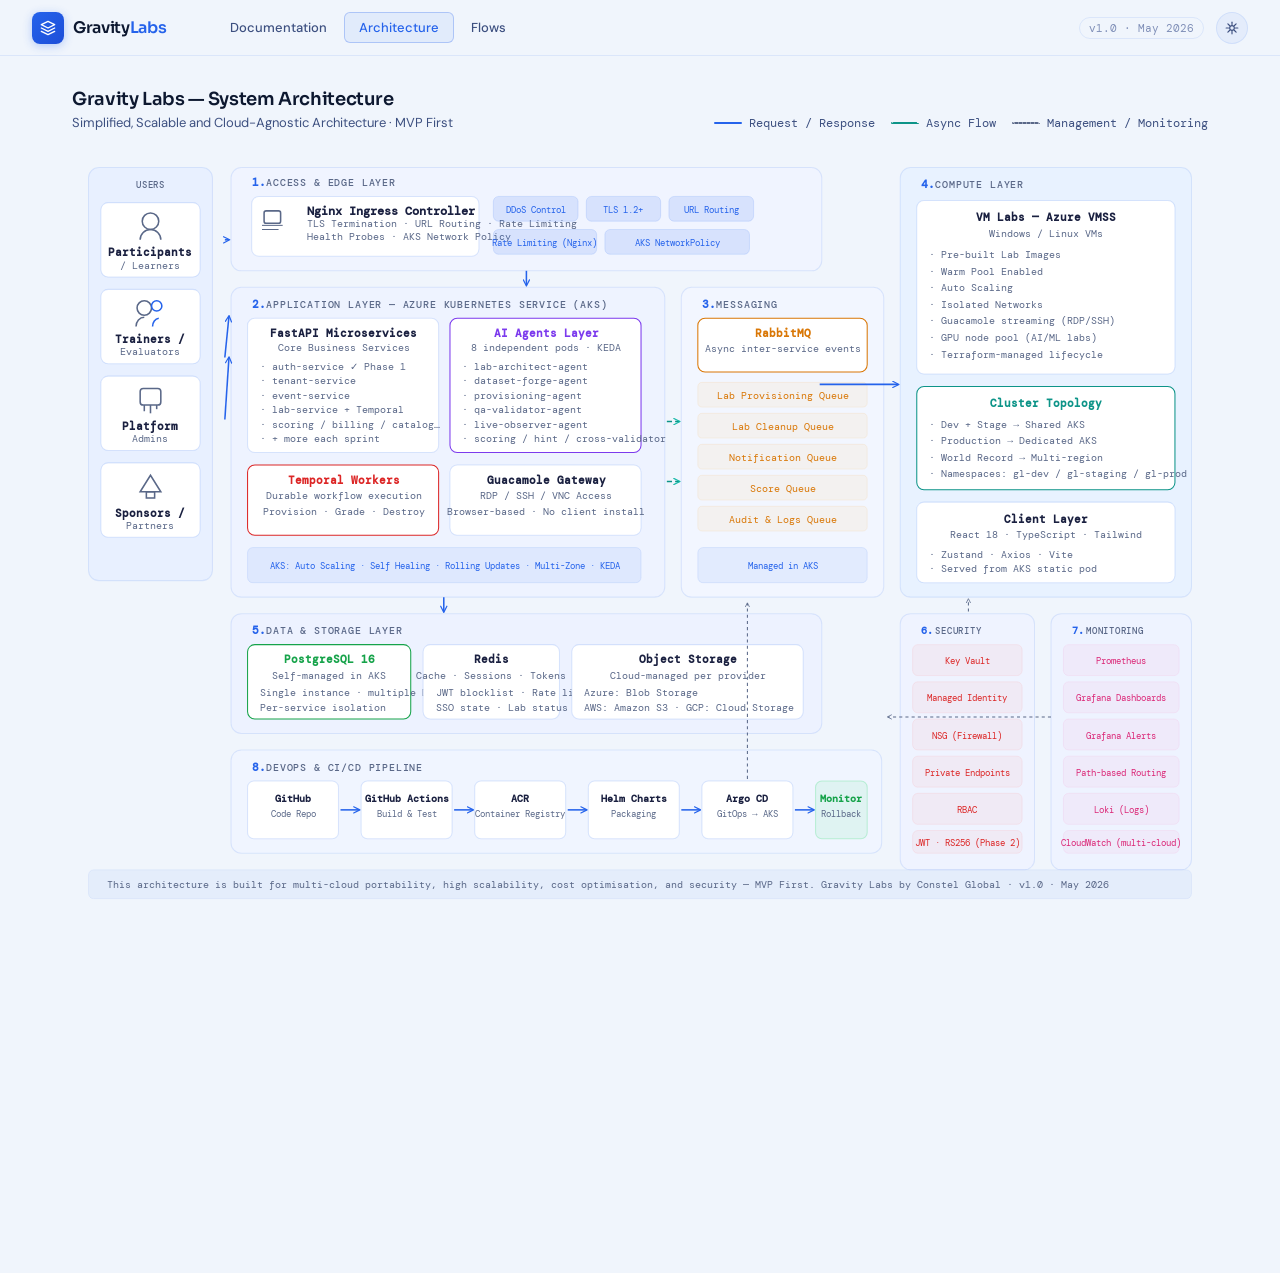
==== diagram.html @ c90142f9 "added more pages" ====
<!DOCTYPE html>
<html lang="en" data-theme="dark">
<head>
<meta charset="UTF-8">
<meta name="viewport" content="width=device-width, initial-scale=1.0">
<title>Gravity Labs — Architecture Diagram</title>
<link rel="preconnect" href="https://fonts.googleapis.com">
<link href="https://fonts.googleapis.com/css2?family=Sora:wght@400;500;600;700&family=DM+Sans:wght@400;500&family=DM+Mono:wght@400;500&display=swap" rel="stylesheet">
<style>
*,*::before,*::after{box-sizing:border-box;margin:0;padding:0}
:root{--transition:0.3s cubic-bezier(0.4,0,0.2,1)}
[data-theme="dark"]{
  --bg:#0a0e1a;--nav-bg:rgba(10,14,26,0.92);--border:rgba(255,255,255,0.07);--border-active:rgba(255,255,255,0.16);
  --text:#e8edf8;--text2:#7a85a8;--text3:#3e4660;--accent:#2563eb;--accent-soft:rgba(37,99,235,0.12);
  --tag-bg:rgba(255,255,255,0.05);
  /* diagram colors */
  --d-bg:#0d1120;--d-border:rgba(255,255,255,0.08);--d-text:#c8d0e8;--d-text2:#6b7599;
  --d-layer-users:#1a2640;--d-layer-edge:#121a2e;--d-layer-app:#0f1828;--d-layer-compute:#141c2e;
  --d-layer-msg:#111826;--d-layer-data:#101622;--d-layer-sec:#13182a;--d-layer-mon:#121820;
  --d-layer-cicd:#0e1520;--d-box:#1e2a42;--d-box-border:rgba(255,255,255,0.1);
  --d-accent:#2563eb;--d-teal:#14b8a6;--d-purple:#a78bfa;--d-amber:#f59e0b;--d-green:#4ade80;--d-coral:#f87171;--d-pink:#f472b6;
}
[data-theme="light"]{
  --bg:#f0f5fc;--nav-bg:rgba(240,245,252,0.92);--border:rgba(37,99,235,0.1);--border-active:rgba(37,99,235,0.28);
  --text:#0d1830;--text2:#3d5080;--text3:#8090b8;--accent:#2563eb;--accent-soft:rgba(37,99,235,0.07);
  --tag-bg:rgba(37,99,235,0.06);
  --d-bg:#f8faff;--d-border:rgba(37,99,235,0.12);--d-text:#1a2040;--d-text2:#5a6888;
  --d-layer-users:#e8f0ff;--d-layer-edge:#f0f4ff;--d-layer-app:#eef3ff;--d-layer-compute:#e8f2ff;
  --d-layer-msg:#f2f6ff;--d-layer-data:#edf2ff;--d-layer-sec:#eff3ff;--d-layer-mon:#eef3ff;
  --d-layer-cicd:#f0f5ff;--d-box:#ffffff;--d-box-border:rgba(37,99,235,0.15);
  --d-accent:#2563eb;--d-teal:#0d9488;--d-purple:#7c3aed;--d-amber:#d97706;--d-green:#16a34a;--d-coral:#dc2626;--d-pink:#db2777;
}
body{font-family:'DM Sans',sans-serif;background:var(--bg);color:var(--text);transition:background var(--transition),color var(--transition);min-height:100vh;overflow-x:hidden}
.topnav{position:fixed;top:0;left:0;right:0;z-index:200;height:56px;display:flex;align-items:center;padding:0 32px;gap:24px;background:var(--nav-bg);backdrop-filter:blur(12px);border-bottom:1px solid var(--border);transition:background var(--transition),border-color var(--transition)}
.logo{display:flex;align-items:center;gap:9px;text-decoration:none;flex-shrink:0}
.logo-icon{width:32px;height:32px;background:linear-gradient(135deg,#2563eb,#1d4ed8);border-radius:8px;display:flex;align-items:center;justify-content:center;box-shadow:0 2px 10px rgba(37,99,235,0.3)}
.logo-icon svg{width:16px;height:16px}
.logo-wordmark{font-family:'Sora',sans-serif;font-size:16px;font-weight:600;color:var(--text);letter-spacing:-0.02em;transition:color var(--transition)}
.logo-wordmark span{color:var(--accent)}
.nav-tabs{display:flex;align-items:center;gap:2px;margin-left:24px}
.nav-tab{font-size:13px;font-weight:500;padding:6px 14px;border-radius:6px;text-decoration:none;color:var(--text2);transition:all var(--transition);border:1px solid transparent}
.nav-tab:hover{color:var(--text);background:var(--accent-soft)}
.nav-tab.active{color:var(--accent);background:var(--accent-soft);border-color:var(--border-active)}
.nav-right{margin-left:auto;display:flex;align-items:center;gap:12px}
.version-badge{font-family:'DM Mono',monospace;font-size:11px;padding:3px 9px;border-radius:100px;border:1px solid var(--border);color:var(--text3)}
.theme-btn{width:32px;height:32px;border-radius:50%;border:1px solid var(--border);background:var(--tag-bg);cursor:pointer;display:flex;align-items:center;justify-content:center;color:var(--text2);transition:all var(--transition)}
.theme-btn:hover{border-color:var(--accent);color:var(--accent);background:var(--accent-soft)}
.theme-btn svg{width:14px;height:14px}
.i-sun{display:none}.i-moon{display:block}
[data-theme="light"] .i-sun{display:block}[data-theme="light"] .i-moon{display:none}

.diagram-wrap{padding-top:56px;display:flex;flex-direction:column;align-items:center}
.diagram-header{width:100%;max-width:1200px;padding:32px 32px 20px;display:flex;align-items:flex-end;justify-content:space-between;flex-wrap:wrap;gap:12px}
.diagram-title{font-family:'Sora',sans-serif;font-size:18px;font-weight:600;color:var(--text);letter-spacing:-0.02em}
.diagram-sub{font-size:13px;color:var(--text2);margin-top:4px}
.legend{display:flex;align-items:center;gap:16px;flex-wrap:wrap}
.leg-item{display:flex;align-items:center;gap:7px;font-size:12px;font-family:'DM Mono',monospace;color:var(--text2)}
.leg-line{width:28px;height:2px;border-radius:1px}
.leg-solid{background:var(--d-accent)}
.leg-dashed{background:transparent;border-top:2px dashed var(--d-teal)}
.leg-dotted{background:transparent;border-top:2px dotted var(--d-text2)}

.svg-container{width:100%;max-width:1200px;padding:0 32px 64px;overflow:auto}
.svg-container svg{width:100%;height:auto;min-width:900px}

/* SVG text inherits font */
svg text{font-family:'DM Mono',monospace}
</style>
</head>
<body>
<nav class="topnav">
  <a class="logo" href="index.html">
    <div class="logo-icon"><svg viewBox="0 0 24 24" fill="none" stroke="#fff" stroke-width="2" stroke-linecap="round" stroke-linejoin="round"><path d="M12 2L2 7l10 5 10-5-10-5z"/><path d="M2 17l10 5 10-5"/><path d="M2 12l10 5 10-5"/></svg></div>
    <span class="logo-wordmark">Gravity<span>Labs</span></span>
  </a>
  <div class="nav-tabs">
    <a class="nav-tab" href="index.html">Documentation</a>
    <a class="nav-tab active" href="diagram.html">Architecture</a>
    <a class="nav-tab" href="flows.html">Flows</a>
  </div>
  <div class="nav-right">
    <span class="version-badge">v1.0 · May 2026</span>
    <button class="theme-btn" onclick="toggleTheme()" aria-label="Toggle theme">
      <svg class="i-sun" viewBox="0 0 24 24" fill="none" stroke="currentColor" stroke-width="2" stroke-linecap="round" stroke-linejoin="round"><circle cx="12" cy="12" r="4"/><line x1="12" y1="2" x2="12" y2="6"/><line x1="12" y1="18" x2="12" y2="22"/><line x1="4.93" y1="4.93" x2="7.76" y2="7.76"/><line x1="16.24" y1="16.24" x2="19.07" y2="19.07"/><line x1="2" y1="12" x2="6" y2="12"/><line x1="18" y1="12" x2="22" y2="12"/><line x1="4.93" y1="19.07" x2="7.76" y2="16.24"/><line x1="16.24" y1="7.76" x2="19.07" y2="4.93"/></svg>
      <svg class="i-moon" viewBox="0 0 24 24" fill="none" stroke="currentColor" stroke-width="2" stroke-linecap="round" stroke-linejoin="round"><path d="M21 12.79A9 9 0 1 1 11.21 3 7 7 0 0 0 21 12.79z"/></svg>
    </button>
  </div>
</nav>

<div class="diagram-wrap">
  <div class="diagram-header">
    <div>
      <div class="diagram-title">Gravity Labs — System Architecture</div>
      <div class="diagram-sub">Simplified, Scalable and Cloud-Agnostic Architecture · MVP First</div>
    </div>
    <div class="legend">
      <div class="leg-item"><div class="leg-line leg-solid"></div>Request / Response</div>
      <div class="leg-item"><div class="leg-line leg-dashed"></div>Async Flow</div>
      <div class="leg-item"><div class="leg-line leg-dotted"></div>Management / Monitoring</div>
    </div>
  </div>

  <div class="svg-container">
    <svg id="arch-svg" viewBox="0 0 1100 1020" xmlns="http://www.w3.org/2000/svg" role="img" aria-label="Gravity Labs Architecture Diagram">
      <defs>
        <marker id="arr" viewBox="0 0 10 10" refX="8" refY="5" markerWidth="5" markerHeight="5" orient="auto">
          <path d="M1 1L9 5L1 9" fill="none" stroke-width="1.5" stroke-linecap="round" stroke-linejoin="round" class="arr-stroke"/>
        </marker>
        <marker id="arr-teal" viewBox="0 0 10 10" refX="8" refY="5" markerWidth="5" markerHeight="5" orient="auto">
          <path d="M1 1L9 5L1 9" fill="none" stroke="#14b8a6" stroke-width="1.5" stroke-linecap="round" stroke-linejoin="round"/>
        </marker>
        <marker id="arr-gray" viewBox="0 0 10 10" refX="8" refY="5" markerWidth="5" markerHeight="5" orient="auto">
          <path d="M1 1L9 5L1 9" fill="none" stroke-width="1.5" stroke-linecap="round" stroke-linejoin="round" class="arr-gray-stroke"/>
        </marker>
      </defs>

      <!-- ═══════════════════════════════════════════════════════════ -->
      <!-- USERS (left column) -->
      <!-- ═══════════════════════════════════════════════════════════ -->
      <rect x="16" y="16" width="120" height="400" rx="10" class="layer-users" stroke-width="1"/>
      <text x="76" y="36" text-anchor="middle" class="layer-label-sm">USERS</text>

      <!-- Participant -->
      <rect x="28" y="50" width="96" height="72" rx="7" class="box"/>
      <g transform="translate(76,72)">
        <circle cx="0" cy="-4" r="8" class="icon-stroke" stroke-width="1.5" fill="none"/>
        <path d="M-10 14c0-5.5 4.5-10 10-10s10 4.5 10 10" class="icon-stroke" stroke-width="1.5" fill="none"/>
      </g>
      <text x="76" y="102" text-anchor="middle" class="box-label">Participants</text>
      <text x="76" y="114" text-anchor="middle" class="box-sub">/ Learners</text>

      <!-- Trainers -->
      <rect x="28" y="134" width="96" height="72" rx="7" class="box"/>
      <g transform="translate(76,156)">
        <circle cx="-6" cy="-4" r="7" class="icon-stroke" stroke-width="1.5" fill="none"/>
        <path d="M-14 14c0-5 3.5-9 8-9" class="icon-stroke" stroke-width="1.5" fill="none"/>
        <circle cx="6" cy="-6" r="5" class="icon-stroke-accent" stroke-width="1.5" fill="none"/>
        <path d="M2 14c0-4 2.5-7.5 6-8" class="icon-stroke-accent" stroke-width="1.5" fill="none"/>
      </g>
      <text x="76" y="186" text-anchor="middle" class="box-label">Trainers /</text>
      <text x="76" y="198" text-anchor="middle" class="box-sub">Evaluators</text>

      <!-- Admins -->
      <rect x="28" y="218" width="96" height="72" rx="7" class="box"/>
      <g transform="translate(76,240)">
        <rect x="-10" y="-10" width="20" height="16" rx="3" class="icon-stroke" stroke-width="1.5" fill="none"/>
        <line x1="-6" y1="6" x2="-6" y2="12" class="icon-stroke" stroke-width="1.5"/>
        <line x1="0" y1="6" x2="0" y2="14" class="icon-stroke" stroke-width="1.5"/>
        <line x1="6" y1="6" x2="6" y2="10" class="icon-stroke" stroke-width="1.5"/>
      </g>
      <text x="76" y="270" text-anchor="middle" class="box-label">Platform</text>
      <text x="76" y="282" text-anchor="middle" class="box-sub">Admins</text>

      <!-- Sponsors -->
      <rect x="28" y="302" width="96" height="72" rx="7" class="box"/>
      <g transform="translate(76,326)">
        <path d="M0 -12 L-10 4 L10 4 Z" class="icon-stroke" stroke-width="1.5" fill="none"/>
        <rect x="-4" y="4" width="8" height="6" class="icon-stroke" stroke-width="1.5" fill="none"/>
      </g>
      <text x="76" y="354" text-anchor="middle" class="box-label">Sponsors /</text>
      <text x="76" y="366" text-anchor="middle" class="box-sub">Partners</text>

      <!-- ═══════════════════════════════════════════════════════════ -->
      <!-- 1. ACCESS & EDGE LAYER -->
      <!-- ═══════════════════════════════════════════════════════════ -->
      <rect x="154" y="16" width="572" height="100" rx="10" class="layer-edge" stroke-width="1"/>
      <text x="174" y="34" class="layer-num">1.</text>
      <text x="188" y="34" class="layer-label">ACCESS &amp; EDGE LAYER</text>

      <!-- Nginx box -->
      <rect x="174" y="44" width="220" height="58" rx="7" class="box"/>
      <g transform="translate(194,68)">
        <rect x="-8" y="-10" width="16" height="12" rx="2" class="icon-stroke" stroke-width="1.5" fill="none"/>
        <line x1="-10" y1="4" x2="10" y2="4" class="icon-stroke" stroke-width="1"/>
        <line x1="-10" y1="8" x2="6" y2="8" class="icon-stroke" stroke-width="1"/>
      </g>
      <text x="228" y="62" class="box-label-l">Nginx Ingress Controller</text>
      <text x="228" y="74" class="box-sub-l">TLS Termination · URL Routing · Rate Limiting</text>
      <text x="228" y="86" class="box-sub-l">Health Probes · AKS Network Policy</text>

      <!-- Feature pills -->
      <rect x="408" y="44" width="82" height="24" rx="5" class="pill-blue"/>
      <text x="449" y="60" text-anchor="middle" class="pill-txt">DDoS Control</text>
      <rect x="498" y="44" width="72" height="24" rx="5" class="pill-blue"/>
      <text x="534" y="60" text-anchor="middle" class="pill-txt">TLS 1.2+</text>
      <rect x="578" y="44" width="82" height="24" rx="5" class="pill-blue"/>
      <text x="619" y="60" text-anchor="middle" class="pill-txt">URL Routing</text>
      <rect x="408" y="76" width="100" height="24" rx="5" class="pill-blue"/>
      <text x="458" y="92" text-anchor="middle" class="pill-txt">Rate Limiting (Nginx)</text>
      <rect x="516" y="76" width="140" height="24" rx="5" class="pill-blue"/>
      <text x="586" y="92" text-anchor="middle" class="pill-txt">AKS NetworkPolicy</text>

      <!-- ═══════════════════════════════════════════════════════════ -->
      <!-- 2. APPLICATION LAYER (AKS) -->
      <!-- ═══════════════════════════════════════════════════════════ -->
      <rect x="154" y="132" width="420" height="300" rx="10" class="layer-app" stroke-width="1"/>
      <text x="174" y="152" class="layer-num">2.</text>
      <text x="188" y="152" class="layer-label">APPLICATION LAYER — AZURE KUBERNETES SERVICE (AKS)</text>

      <!-- FastAPI Microservices -->
      <rect x="170" y="162" width="185" height="130" rx="7" class="box"/>
      <text x="263" y="180" text-anchor="middle" class="box-title">FastAPI Microservices</text>
      <text x="263" y="194" text-anchor="middle" class="box-sub">Core Business Services</text>
      <text x="182" y="212" class="box-item">· auth-service ✓ Phase 1</text>
      <text x="182" y="226" class="box-item">· tenant-service</text>
      <text x="182" y="240" class="box-item">· event-service</text>
      <text x="182" y="254" class="box-item">· lab-service + Temporal</text>
      <text x="182" y="268" class="box-item">· scoring / billing / catalog…</text>
      <text x="182" y="282" class="box-item">· + more each sprint</text>

      <!-- AI Agents -->
      <rect x="366" y="162" width="185" height="130" rx="7" class="box-purple"/>
      <text x="459" y="180" text-anchor="middle" class="box-title-purple">AI Agents Layer</text>
      <text x="459" y="194" text-anchor="middle" class="box-sub">8 independent pods · KEDA</text>
      <text x="378" y="212" class="box-item">· lab-architect-agent</text>
      <text x="378" y="226" class="box-item">· dataset-forge-agent</text>
      <text x="378" y="240" class="box-item">· provisioning-agent</text>
      <text x="378" y="254" class="box-item">· qa-validator-agent</text>
      <text x="378" y="268" class="box-item">· live-observer-agent</text>
      <text x="378" y="282" class="box-item">· scoring / hint / cross-validator</text>

      <!-- Temporal -->
      <rect x="170" y="304" width="185" height="68" rx="7" class="box-coral"/>
      <text x="263" y="322" text-anchor="middle" class="box-title-coral">Temporal Workers</text>
      <text x="263" y="337" text-anchor="middle" class="box-sub">Durable workflow execution</text>
      <text x="263" y="352" text-anchor="middle" class="box-sub">Provision · Grade · Destroy</text>

      <!-- Guacamole -->
      <rect x="366" y="304" width="185" height="68" rx="7" class="box"/>
      <text x="459" y="322" text-anchor="middle" class="box-title">Guacamole Gateway</text>
      <text x="459" y="337" text-anchor="middle" class="box-sub">RDP / SSH / VNC Access</text>
      <text x="459" y="352" text-anchor="middle" class="box-sub">Browser-based · No client install</text>

      <!-- AKS footer bar -->
      <rect x="170" y="384" width="381" height="34" rx="5" class="aks-bar"/>
      <text x="361" y="405" text-anchor="middle" class="aks-txt">AKS: Auto Scaling · Self Healing · Rolling Updates · Multi-Zone · KEDA</text>

      <!-- ═══════════════════════════════════════════════════════════ -->
      <!-- 3. MESSAGING LAYER -->
      <!-- ═══════════════════════════════════════════════════════════ -->
      <rect x="590" y="132" width="196" height="300" rx="10" class="layer-msg" stroke-width="1"/>
      <text x="610" y="152" class="layer-num">3.</text>
      <text x="624" y="152" class="layer-label">MESSAGING</text>

      <!-- RabbitMQ -->
      <rect x="606" y="162" width="164" height="52" rx="7" class="box-amber"/>
      <text x="688" y="180" text-anchor="middle" class="box-title-amber">RabbitMQ</text>
      <text x="688" y="195" text-anchor="middle" class="box-sub">Async inter-service events</text>

      <!-- Queues -->
      <rect x="606" y="224" width="164" height="24" rx="4" class="queue-item"/>
      <text x="688" y="240" text-anchor="middle" class="queue-txt">Lab Provisioning Queue</text>
      <rect x="606" y="254" width="164" height="24" rx="4" class="queue-item"/>
      <text x="688" y="270" text-anchor="middle" class="queue-txt">Lab Cleanup Queue</text>
      <rect x="606" y="284" width="164" height="24" rx="4" class="queue-item"/>
      <text x="688" y="300" text-anchor="middle" class="queue-txt">Notification Queue</text>
      <rect x="606" y="314" width="164" height="24" rx="4" class="queue-item"/>
      <text x="688" y="330" text-anchor="middle" class="queue-txt">Score Queue</text>
      <rect x="606" y="344" width="164" height="24" rx="4" class="queue-item"/>
      <text x="688" y="360" text-anchor="middle" class="queue-txt">Audit &amp; Logs Queue</text>
      <rect x="606" y="384" width="164" height="34" rx="5" class="aks-bar"/>
      <text x="688" y="405" text-anchor="middle" class="aks-txt">Managed in AKS</text>

      <!-- ═══════════════════════════════════════════════════════════ -->
      <!-- 4. COMPUTE LAYER -->
      <!-- ═══════════════════════════════════════════════════════════ -->
      <rect x="802" y="16" width="282" height="416" rx="10" class="layer-compute" stroke-width="1"/>
      <text x="822" y="36" class="layer-num">4.</text>
      <text x="836" y="36" class="layer-label">COMPUTE LAYER</text>

      <!-- VM Labs -->
      <rect x="818" y="48" width="250" height="168" rx="7" class="box"/>
      <text x="943" y="68" text-anchor="middle" class="box-title">VM Labs — Azure VMSS</text>
      <text x="943" y="83" text-anchor="middle" class="box-sub">Windows / Linux VMs</text>
      <text x="830" y="104" class="box-item">· Pre-built Lab Images</text>
      <text x="830" y="120" class="box-item">· Warm Pool Enabled</text>
      <text x="830" y="136" class="box-item">· Auto Scaling</text>
      <text x="830" y="152" class="box-item">· Isolated Networks</text>
      <text x="830" y="168" class="box-item">· Guacamole streaming (RDP/SSH)</text>
      <text x="830" y="184" class="box-item">· GPU node pool (AI/ML labs)</text>
      <text x="830" y="200" class="box-item">· Terraform-managed lifecycle</text>

      <!-- Cluster topology box -->
      <rect x="818" y="228" width="250" height="100" rx="7" class="box-teal"/>
      <text x="943" y="248" text-anchor="middle" class="box-title-teal">Cluster Topology</text>
      <text x="830" y="268" class="box-item">· Dev + Stage → Shared AKS</text>
      <text x="830" y="284" class="box-item">· Production → Dedicated AKS</text>
      <text x="830" y="300" class="box-item">· World Record → Multi-region</text>
      <text x="830" y="316" class="box-item">· Namespaces: gl-dev / gl-staging / gl-prod</text>

      <!-- Client -->
      <rect x="818" y="340" width="250" height="78" rx="7" class="box"/>
      <text x="943" y="360" text-anchor="middle" class="box-title">Client Layer</text>
      <text x="943" y="375" text-anchor="middle" class="box-sub">React 18 · TypeScript · Tailwind</text>
      <text x="830" y="394" class="box-item">· Zustand · Axios · Vite</text>
      <text x="830" y="408" class="box-item">· Served from AKS static pod</text>

      <!-- ═══════════════════════════════════════════════════════════ -->
      <!-- 5. DATA & STORAGE LAYER -->
      <!-- ═══════════════════════════════════════════════════════════ -->
      <rect x="154" y="448" width="572" height="116" rx="10" class="layer-data" stroke-width="1"/>
      <text x="174" y="468" class="layer-num">5.</text>
      <text x="188" y="468" class="layer-label">DATA &amp; STORAGE LAYER</text>

      <!-- PostgreSQL -->
      <rect x="170" y="478" width="158" height="72" rx="7" class="box-green"/>
      <text x="249" y="496" text-anchor="middle" class="box-title-green">PostgreSQL 16</text>
      <text x="249" y="511" text-anchor="middle" class="box-sub">Self-managed in AKS</text>
      <text x="182" y="528" class="box-item">Single instance · multiple DBs</text>
      <text x="182" y="542" class="box-item">Per-service isolation</text>

      <!-- Redis -->
      <rect x="340" y="478" width="132" height="72" rx="7" class="box"/>
      <text x="406" y="496" text-anchor="middle" class="box-title">Redis</text>
      <text x="406" y="511" text-anchor="middle" class="box-sub">Cache · Sessions · Tokens</text>
      <text x="352" y="528" class="box-item">JWT blocklist · Rate limits</text>
      <text x="352" y="542" class="box-item">SSO state · Lab status</text>

      <!-- Object Storage -->
      <rect x="484" y="478" width="224" height="72" rx="7" class="box"/>
      <text x="596" y="496" text-anchor="middle" class="box-title">Object Storage</text>
      <text x="596" y="511" text-anchor="middle" class="box-sub">Cloud-managed per provider</text>
      <text x="496" y="528" class="box-item">Azure: Blob Storage</text>
      <text x="496" y="542" class="box-item">AWS: Amazon S3 · GCP: Cloud Storage</text>

      <!-- ═══════════════════════════════════════════════════════════ -->
      <!-- 6. SECURITY -->
      <!-- ═══════════════════════════════════════════════════════════ -->
      <rect x="802" y="448" width="130" height="248" rx="10" class="layer-sec" stroke-width="1"/>
      <text x="822" y="468" class="layer-num-sm">6.</text>
      <text x="836" y="468" class="layer-label-sm">SECURITY</text>

      <rect x="814" y="478" width="106" height="30" rx="5" class="sec-item"/>
      <text x="867" y="497" text-anchor="middle" class="sec-txt">Key Vault</text>
      <rect x="814" y="514" width="106" height="30" rx="5" class="sec-item"/>
      <text x="867" y="533" text-anchor="middle" class="sec-txt">Managed Identity</text>
      <rect x="814" y="550" width="106" height="30" rx="5" class="sec-item"/>
      <text x="867" y="569" text-anchor="middle" class="sec-txt">NSG (Firewall)</text>
      <rect x="814" y="586" width="106" height="30" rx="5" class="sec-item"/>
      <text x="867" y="605" text-anchor="middle" class="sec-txt">Private Endpoints</text>
      <rect x="814" y="622" width="106" height="30" rx="5" class="sec-item"/>
      <text x="867" y="641" text-anchor="middle" class="sec-txt">RBAC</text>
      <rect x="814" y="658" width="106" height="22" rx="5" class="sec-item"/>
      <text x="867" y="673" text-anchor="middle" class="sec-txt">JWT · RS256 (Phase 2)</text>

      <!-- ═══════════════════════════════════════════════════════════ -->
      <!-- 7. MONITORING -->
      <!-- ═══════════════════════════════════════════════════════════ -->
      <rect x="948" y="448" width="136" height="248" rx="10" class="layer-mon" stroke-width="1"/>
      <text x="968" y="468" class="layer-num-sm">7.</text>
      <text x="982" y="468" class="layer-label-sm">MONITORING</text>

      <rect x="960" y="478" width="112" height="30" rx="5" class="mon-item"/>
      <text x="1016" y="497" text-anchor="middle" class="mon-txt">Prometheus</text>
      <rect x="960" y="514" width="112" height="30" rx="5" class="mon-item"/>
      <text x="1016" y="533" text-anchor="middle" class="mon-txt">Grafana Dashboards</text>
      <rect x="960" y="550" width="112" height="30" rx="5" class="mon-item"/>
      <text x="1016" y="569" text-anchor="middle" class="mon-txt">Grafana Alerts</text>
      <rect x="960" y="586" width="112" height="30" rx="5" class="mon-item"/>
      <text x="1016" y="605" text-anchor="middle" class="mon-txt">Path-based Routing</text>
      <rect x="960" y="622" width="112" height="30" rx="5" class="mon-item"/>
      <text x="1016" y="641" text-anchor="middle" class="mon-txt">Loki (Logs)</text>
      <rect x="960" y="658" width="112" height="22" rx="5" class="mon-item"/>
      <text x="1016" y="673" text-anchor="middle" class="mon-txt">CloudWatch (multi-cloud)</text>

      <!-- ═══════════════════════════════════════════════════════════ -->
      <!-- 8. CI/CD PIPELINE -->
      <!-- ═══════════════════════════════════════════════════════════ -->
      <rect x="154" y="580" width="630" height="100" rx="10" class="layer-cicd" stroke-width="1"/>
      <text x="174" y="600" class="layer-num">8.</text>
      <text x="188" y="600" class="layer-label">DEVOPS &amp; CI/CD PIPELINE</text>

      <!-- Steps -->
      <rect x="170" y="610" width="88" height="56" rx="6" class="cicd-box"/>
      <text x="214" y="630" text-anchor="middle" class="cicd-label">GitHub</text>
      <text x="214" y="645" text-anchor="middle" class="cicd-sub">Code Repo</text>

      <path d="M260 638 L278 638" class="cicd-arrow" marker-end="url(#arr)"/>

      <rect x="280" y="610" width="88" height="56" rx="6" class="cicd-box"/>
      <text x="324" y="630" text-anchor="middle" class="cicd-label">GitHub Actions</text>
      <text x="324" y="645" text-anchor="middle" class="cicd-sub">Build &amp; Test</text>

      <path d="M370 638 L388 638" class="cicd-arrow" marker-end="url(#arr)"/>

      <rect x="390" y="610" width="88" height="56" rx="6" class="cicd-box"/>
      <text x="434" y="630" text-anchor="middle" class="cicd-label">ACR</text>
      <text x="434" y="645" text-anchor="middle" class="cicd-sub">Container Registry</text>

      <path d="M480 638 L498 638" class="cicd-arrow" marker-end="url(#arr)"/>

      <rect x="500" y="610" width="88" height="56" rx="6" class="cicd-box"/>
      <text x="544" y="630" text-anchor="middle" class="cicd-label">Helm Charts</text>
      <text x="544" y="645" text-anchor="middle" class="cicd-sub">Packaging</text>

      <path d="M590 638 L608 638" class="cicd-arrow" marker-end="url(#arr)"/>

      <rect x="610" y="610" width="88" height="56" rx="6" class="cicd-box"/>
      <text x="654" y="630" text-anchor="middle" class="cicd-label">Argo CD</text>
      <text x="654" y="645" text-anchor="middle" class="cicd-sub">GitOps → AKS</text>

      <path d="M700 638 L718 638" class="cicd-arrow" marker-end="url(#arr)"/>

      <rect x="720" y="610" width="50" height="56" rx="6" class="cicd-box-green"/>
      <text x="745" y="630" text-anchor="middle" class="cicd-label-g">Monitor</text>
      <text x="745" y="645" text-anchor="middle" class="cicd-sub">Rollback</text>

      <!-- ═══════════════════════════════════════════════════════════ -->
      <!-- ARROWS -->
      <!-- ═══════════════════════════════════════════════════════════ -->
      <!-- Users → Edge -->
      <path d="M148 86 L152 86" class="arrow-solid" marker-end="url(#arr)"/>
      <path d="M148 200 L152 160" class="arrow-solid" marker-end="url(#arr)"/>
      <path d="M148 260 L152 200" class="arrow-solid" marker-end="url(#arr)"/>

      <!-- Edge → App -->
      <path d="M440 116 L440 130" class="arrow-solid" marker-end="url(#arr)"/>

      <!-- App ↔ Messaging -->
      <path d="M576 262 L588 262" class="arrow-async" stroke-dasharray="5,3" marker-end="url(#arr-teal)"/>
      <path d="M576 320 L588 320" class="arrow-async" stroke-dasharray="5,3" marker-end="url(#arr-teal)"/>

      <!-- App ↔ Compute -->
      <path d="M724 226 L800 226" class="arrow-solid" marker-end="url(#arr)"/>

      <!-- App → Data -->
      <path d="M360 432 L360 446" class="arrow-solid" marker-end="url(#arr)"/>

      <!-- Monitoring dotted -->
      <path d="M948 548 L790 548" class="arrow-mgmt" stroke-dasharray="3,3" marker-end="url(#arr-gray)"/>

      <!-- Security dotted to app -->
      <path d="M868 446 L868 434" class="arrow-mgmt" stroke-dasharray="3,3" marker-end="url(#arr-gray)"/>

      <!-- CI/CD → AKS -->
      <path d="M654 608 L654 438" class="arrow-mgmt" stroke-dasharray="3,3" marker-end="url(#arr-gray)"/>

      <!-- ═══════════════════════════════════════════════════════════ -->
      <!-- FOOTNOTE -->
      <!-- ═══════════════════════════════════════════════════════════ -->
      <rect x="16" y="696" width="1068" height="28" rx="5" class="footnote-bar"/>
      <text x="34" y="714" class="footnote-txt">This architecture is built for multi-cloud portability, high scalability, cost optimisation, and security — MVP First. Gravity Labs by Constel Global · v1.0 · May 2026</text>

      <!-- CSS classes for theming -->
      <style>
        .layer-users { fill: var(--d-layer-users); stroke: var(--d-border); }
        .layer-edge { fill: var(--d-layer-edge); stroke: var(--d-border); }
        .layer-app { fill: var(--d-layer-app); stroke: var(--d-border); }
        .layer-compute { fill: var(--d-layer-compute); stroke: var(--d-border); }
        .layer-msg { fill: var(--d-layer-msg); stroke: var(--d-border); }
        .layer-data { fill: var(--d-layer-data); stroke: var(--d-border); }
        .layer-sec { fill: var(--d-layer-sec); stroke: var(--d-border); }
        .layer-mon { fill: var(--d-layer-mon); stroke: var(--d-border); }
        .layer-cicd { fill: var(--d-layer-cicd); stroke: var(--d-border); }
        .box { fill: var(--d-box); stroke: var(--d-box-border); stroke-width: 1; }
        .box-purple { fill: var(--d-box); stroke: var(--d-purple); stroke-width: 1; }
        .box-coral { fill: var(--d-box); stroke: var(--d-coral); stroke-width: 1; }
        .box-amber { fill: var(--d-box); stroke: var(--d-amber); stroke-width: 1; }
        .box-green { fill: var(--d-box); stroke: var(--d-green); stroke-width: 1; }
        .box-teal { fill: var(--d-box); stroke: var(--d-teal); stroke-width: 1; }
        .layer-label { font-size: 10px; fill: var(--d-text2); font-weight: 500; letter-spacing: 0.08em; text-transform: uppercase; }
        .layer-label-sm { font-size: 9px; fill: var(--d-text2); font-weight: 500; letter-spacing: 0.08em; text-transform: uppercase; }
        .layer-num { font-size: 11px; fill: var(--d-accent); font-weight: 700; }
        .layer-num-sm { font-size: 10px; fill: var(--d-accent); font-weight: 700; }
        .box-label { font-size: 11px; fill: var(--d-text); font-weight: 600; }
        .box-label-l { font-size: 11.5px; fill: var(--d-text); font-weight: 600; }
        .box-sub { font-size: 9.5px; fill: var(--d-text2); }
        .box-sub-l { font-size: 9.5px; fill: var(--d-text2); }
        .box-title { font-size: 11px; fill: var(--d-text); font-weight: 600; }
        .box-title-purple { font-size: 11px; fill: var(--d-purple); font-weight: 600; }
        .box-title-coral { font-size: 11px; fill: var(--d-coral); font-weight: 600; }
        .box-title-amber { font-size: 11px; fill: var(--d-amber); font-weight: 600; }
        .box-title-green { font-size: 11px; fill: var(--d-green); font-weight: 600; }
        .box-title-teal { font-size: 11px; fill: var(--d-teal); font-weight: 600; }
        .box-item { font-size: 9.5px; fill: var(--d-text2); }
        .icon-stroke { stroke: var(--d-text2); }
        .icon-stroke-accent { stroke: var(--d-accent); }
        .pill-blue { fill: rgba(37,99,235,0.12); stroke: rgba(37,99,235,0.25); stroke-width: 0.5; }
        .pill-txt { font-size: 9px; fill: var(--d-accent); }
        .queue-item { fill: rgba(245,158,11,0.06); stroke: rgba(245,158,11,0.18); stroke-width: 0.5; }
        .queue-txt { font-size: 9.5px; fill: var(--d-amber); }
        .aks-bar { fill: rgba(37,99,235,0.08); stroke: rgba(37,99,235,0.2); stroke-width: 0.5; }
        .aks-txt { font-size: 9px; fill: var(--d-accent); }
        .sec-item { fill: rgba(248,113,113,0.07); stroke: rgba(248,113,113,0.2); stroke-width: 0.5; }
        .sec-txt { font-size: 9px; fill: var(--d-coral); }
        .mon-item { fill: rgba(244,114,182,0.07); stroke: rgba(244,114,182,0.2); stroke-width: 0.5; }
        .mon-txt { font-size: 9px; fill: var(--d-pink); }
        .cicd-box { fill: var(--d-box); stroke: var(--d-box-border); stroke-width: 1; }
        .cicd-box-green { fill: rgba(74,222,128,0.1); stroke: rgba(74,222,128,0.3); stroke-width: 1; }
        .cicd-label { font-size: 10px; fill: var(--d-text); font-weight: 600; }
        .cicd-label-g { font-size: 10px; fill: var(--d-green); font-weight: 600; }
        .cicd-sub { font-size: 9px; fill: var(--d-text2); }
        .cicd-arrow { fill: none; stroke: var(--d-accent); stroke-width: 1.5; }
        .arrow-solid { fill: none; stroke: var(--d-accent); stroke-width: 1.5; }
        .arrow-async { fill: none; stroke: var(--d-teal); stroke-width: 1.5; }
        .arrow-mgmt { fill: none; stroke: var(--d-text2); stroke-width: 1; }
        .arr-stroke { stroke: var(--d-accent); }
        .arr-gray-stroke { stroke: var(--d-text2); }
        .footnote-bar { fill: rgba(37,99,235,0.06); stroke: rgba(37,99,235,0.12); stroke-width: 0.5; }
        .footnote-txt { font-size: 9.5px; fill: var(--d-text2); }
      </style>
    </svg>
  </div>
</div>

<script>
function toggleTheme(){const h=document.documentElement;const t=h.getAttribute('data-theme')==='dark'?'light':'dark';h.setAttribute('data-theme',t);localStorage.setItem('gl-theme',t)}
(function(){const s=localStorage.getItem('gl-theme');if(s)document.documentElement.setAttribute('data-theme',s);else if(window.matchMedia('(prefers-color-scheme: light)').matches)document.documentElement.setAttribute('data-theme','light')})();
</script>
</body>
</html>
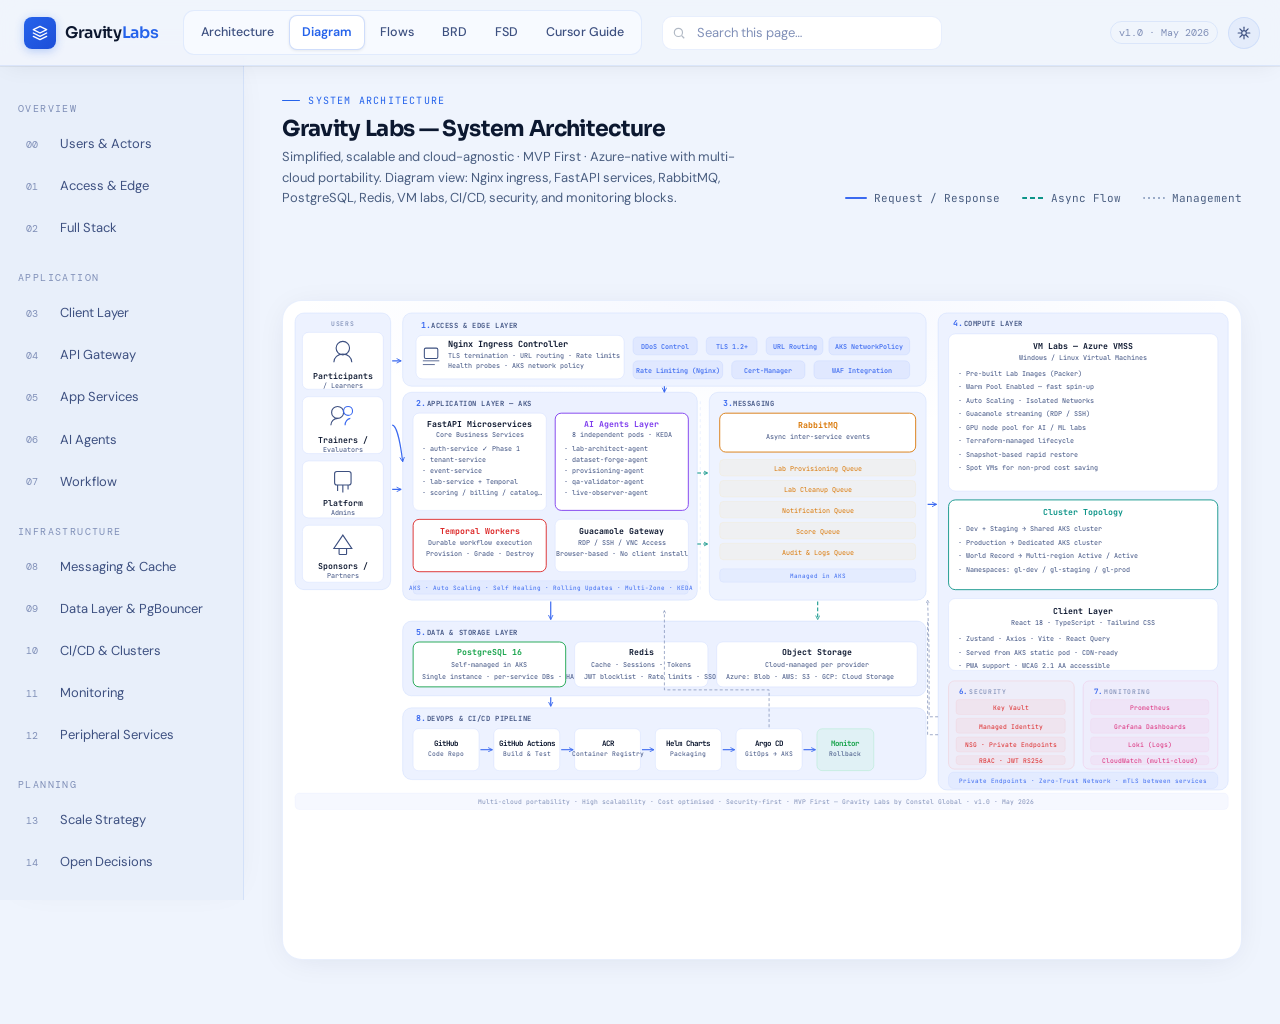
==== commit 48e05c6b: "V1" ====
--- a/diagram.html
+++ b/diagram.html
@@ -3,81 +3,37 @@
 <head>
 <meta charset="UTF-8">
 <meta name="viewport" content="width=device-width, initial-scale=1.0">
-<title>Gravity Labs — Architecture Diagram</title>
+<title>Gravity Labs — Diagram</title>
 <link rel="preconnect" href="https://fonts.googleapis.com">
-<link href="https://fonts.googleapis.com/css2?family=Sora:wght@400;500;600;700&family=DM+Sans:wght@400;500&family=DM+Mono:wght@400;500&display=swap" rel="stylesheet">
-<style>
-*,*::before,*::after{box-sizing:border-box;margin:0;padding:0}
-:root{--transition:0.3s cubic-bezier(0.4,0,0.2,1)}
-[data-theme="dark"]{
-  --bg:#0a0e1a;--nav-bg:rgba(10,14,26,0.92);--border:rgba(255,255,255,0.07);--border-active:rgba(255,255,255,0.16);
-  --text:#e8edf8;--text2:#7a85a8;--text3:#3e4660;--accent:#2563eb;--accent-soft:rgba(37,99,235,0.12);
-  --tag-bg:rgba(255,255,255,0.05);
-  /* diagram colors */
-  --d-bg:#0d1120;--d-border:rgba(255,255,255,0.08);--d-text:#c8d0e8;--d-text2:#6b7599;
-  --d-layer-users:#1a2640;--d-layer-edge:#121a2e;--d-layer-app:#0f1828;--d-layer-compute:#141c2e;
-  --d-layer-msg:#111826;--d-layer-data:#101622;--d-layer-sec:#13182a;--d-layer-mon:#121820;
-  --d-layer-cicd:#0e1520;--d-box:#1e2a42;--d-box-border:rgba(255,255,255,0.1);
-  --d-accent:#2563eb;--d-teal:#14b8a6;--d-purple:#a78bfa;--d-amber:#f59e0b;--d-green:#4ade80;--d-coral:#f87171;--d-pink:#f472b6;
-}
-[data-theme="light"]{
-  --bg:#f0f5fc;--nav-bg:rgba(240,245,252,0.92);--border:rgba(37,99,235,0.1);--border-active:rgba(37,99,235,0.28);
-  --text:#0d1830;--text2:#3d5080;--text3:#8090b8;--accent:#2563eb;--accent-soft:rgba(37,99,235,0.07);
-  --tag-bg:rgba(37,99,235,0.06);
-  --d-bg:#f8faff;--d-border:rgba(37,99,235,0.12);--d-text:#1a2040;--d-text2:#5a6888;
-  --d-layer-users:#e8f0ff;--d-layer-edge:#f0f4ff;--d-layer-app:#eef3ff;--d-layer-compute:#e8f2ff;
-  --d-layer-msg:#f2f6ff;--d-layer-data:#edf2ff;--d-layer-sec:#eff3ff;--d-layer-mon:#eef3ff;
-  --d-layer-cicd:#f0f5ff;--d-box:#ffffff;--d-box-border:rgba(37,99,235,0.15);
-  --d-accent:#2563eb;--d-teal:#0d9488;--d-purple:#7c3aed;--d-amber:#d97706;--d-green:#16a34a;--d-coral:#dc2626;--d-pink:#db2777;
-}
-body{font-family:'DM Sans',sans-serif;background:var(--bg);color:var(--text);transition:background var(--transition),color var(--transition);min-height:100vh;overflow-x:hidden}
-.topnav{position:fixed;top:0;left:0;right:0;z-index:200;height:56px;display:flex;align-items:center;padding:0 32px;gap:24px;background:var(--nav-bg);backdrop-filter:blur(12px);border-bottom:1px solid var(--border);transition:background var(--transition),border-color var(--transition)}
-.logo{display:flex;align-items:center;gap:9px;text-decoration:none;flex-shrink:0}
-.logo-icon{width:32px;height:32px;background:linear-gradient(135deg,#2563eb,#1d4ed8);border-radius:8px;display:flex;align-items:center;justify-content:center;box-shadow:0 2px 10px rgba(37,99,235,0.3)}
-.logo-icon svg{width:16px;height:16px}
-.logo-wordmark{font-family:'Sora',sans-serif;font-size:16px;font-weight:600;color:var(--text);letter-spacing:-0.02em;transition:color var(--transition)}
-.logo-wordmark span{color:var(--accent)}
-.nav-tabs{display:flex;align-items:center;gap:2px;margin-left:24px}
-.nav-tab{font-size:13px;font-weight:500;padding:6px 14px;border-radius:6px;text-decoration:none;color:var(--text2);transition:all var(--transition);border:1px solid transparent}
-.nav-tab:hover{color:var(--text);background:var(--accent-soft)}
-.nav-tab.active{color:var(--accent);background:var(--accent-soft);border-color:var(--border-active)}
-.nav-right{margin-left:auto;display:flex;align-items:center;gap:12px}
-.version-badge{font-family:'DM Mono',monospace;font-size:11px;padding:3px 9px;border-radius:100px;border:1px solid var(--border);color:var(--text3)}
-.theme-btn{width:32px;height:32px;border-radius:50%;border:1px solid var(--border);background:var(--tag-bg);cursor:pointer;display:flex;align-items:center;justify-content:center;color:var(--text2);transition:all var(--transition)}
-.theme-btn:hover{border-color:var(--accent);color:var(--accent);background:var(--accent-soft)}
-.theme-btn svg{width:14px;height:14px}
-.i-sun{display:none}.i-moon{display:block}
-[data-theme="light"] .i-sun{display:block}[data-theme="light"] .i-moon{display:none}
-
-.diagram-wrap{padding-top:56px;display:flex;flex-direction:column;align-items:center}
-.diagram-header{width:100%;max-width:1200px;padding:32px 32px 20px;display:flex;align-items:flex-end;justify-content:space-between;flex-wrap:wrap;gap:12px}
-.diagram-title{font-family:'Sora',sans-serif;font-size:18px;font-weight:600;color:var(--text);letter-spacing:-0.02em}
-.diagram-sub{font-size:13px;color:var(--text2);margin-top:4px}
-.legend{display:flex;align-items:center;gap:16px;flex-wrap:wrap}
-.leg-item{display:flex;align-items:center;gap:7px;font-size:12px;font-family:'DM Mono',monospace;color:var(--text2)}
-.leg-line{width:28px;height:2px;border-radius:1px}
-.leg-solid{background:var(--d-accent)}
-.leg-dashed{background:transparent;border-top:2px dashed var(--d-teal)}
-.leg-dotted{background:transparent;border-top:2px dotted var(--d-text2)}
-
-.svg-container{width:100%;max-width:1200px;padding:0 32px 64px;overflow:auto}
-.svg-container svg{width:100%;height:auto;min-width:900px}
-
-/* SVG text inherits font */
-svg text{font-family:'DM Mono',monospace}
-</style>
+<link href="https://fonts.googleapis.com/css2?family=Sora:wght@400;600;700&family=JetBrains+Mono:wght@400;500;600&family=DM+Sans:wght@300;400;500&family=DM+Mono:wght@400;500&display=swap" rel="stylesheet">
+<link rel="stylesheet" href="shared.css">
+<link rel="stylesheet" href="diagram-page.css">
 </head>
-<body>
+<body class="diagram-page">
+
 <nav class="topnav">
   <a class="logo" href="index.html">
-    <div class="logo-icon"><svg viewBox="0 0 24 24" fill="none" stroke="#fff" stroke-width="2" stroke-linecap="round" stroke-linejoin="round"><path d="M12 2L2 7l10 5 10-5-10-5z"/><path d="M2 17l10 5 10-5"/><path d="M2 12l10 5 10-5"/></svg></div>
+    <div class="logo-icon">
+      <svg viewBox="0 0 24 24" fill="none" stroke="#fff" stroke-width="2" stroke-linecap="round" stroke-linejoin="round">
+        <path d="M12 2L2 7l10 5 10-5-10-5z"/><path d="M2 17l10 5 10-5"/><path d="M2 12l10 5 10-5"/>
+      </svg>
+    </div>
     <span class="logo-wordmark">Gravity<span>Labs</span></span>
   </a>
   <div class="nav-tabs">
-    <a class="nav-tab" href="index.html">Documentation</a>
-    <a class="nav-tab active" href="diagram.html">Architecture</a>
+    <a class="nav-tab" href="index.html">Architecture</a>
+    <a class="nav-tab active" href="diagram.html">Diagram</a>
     <a class="nav-tab" href="flows.html">Flows</a>
+    <a class="nav-tab" href="brd.html">BRD</a>
+    <a class="nav-tab" href="fsd.html">FSD</a>
+    <a class="nav-tab" href="cursor.html">Cursor Guide</a>
   </div>
+  <div class="nav-search-wrap" role="search">
+    <label class="sr-only" for="gl-doc-search">Search this page</label>
+    <input type="search" id="gl-doc-search" class="nav-search-input" placeholder="Search this page…" autocomplete="off" />
+    <div id="gl-doc-search-results" class="nav-search-results" hidden></div>
+  </div>
+  <button type="button" class="nav-mtoggle" onclick="glToggleNav()" aria-label="Open section menu" aria-expanded="false" aria-controls="sidebar"><span></span><span></span><span></span></button>
   <div class="nav-right">
     <span class="version-badge">v1.0 · May 2026</span>
     <button class="theme-btn" onclick="toggleTheme()" aria-label="Toggle theme">
@@ -87,425 +43,505 @@
   </div>
 </nav>
 
-<div class="diagram-wrap">
-  <div class="diagram-header">
+<div class="page-wrap">
+<div class="sb-backdrop" id="sb-backdrop" onclick="glCloseNav()" aria-hidden="true"></div>
+<aside class="sidebar" id="sidebar">
+  <div class="sb-lbl">Overview</div>
+  <a class="sb-a" href="index.html#s00"><span class="n">00</span>Users &amp; Actors</a>
+  <a class="sb-a" href="index.html#s01"><span class="n">01</span>Access &amp; Edge</a>
+  <a class="sb-a" href="index.html#s02"><span class="n">02</span>Full Stack</a>
+  <div class="sb-lbl">Application</div>
+  <a class="sb-a" href="index.html#s03"><span class="n">03</span>Client Layer</a>
+  <a class="sb-a" href="index.html#s04"><span class="n">04</span>API Gateway</a>
+  <a class="sb-a" href="index.html#s05"><span class="n">05</span>App Services</a>
+  <a class="sb-a" href="index.html#s06"><span class="n">06</span>AI Agents</a>
+  <a class="sb-a" href="index.html#s07"><span class="n">07</span>Workflow</a>
+  <div class="sb-lbl">Infrastructure</div>
+  <a class="sb-a" href="index.html#s08"><span class="n">08</span>Messaging &amp; Cache</a>
+  <a class="sb-a" href="index.html#s09"><span class="n">09</span>Data Layer &amp; PgBouncer</a>
+  <a class="sb-a" href="index.html#s10"><span class="n">10</span>CI/CD &amp; Clusters</a>
+  <a class="sb-a" href="index.html#s11"><span class="n">11</span>Monitoring</a>
+  <a class="sb-a" href="index.html#s12"><span class="n">12</span>Peripheral Services</a>
+  <div class="sb-lbl">Planning</div>
+  <a class="sb-a" href="index.html#s13"><span class="n">13</span>Scale Strategy</a>
+  <a class="sb-a" href="index.html#s14"><span class="n">14</span>Open Decisions</a>
+</aside>
+
+<div class="diagram-main" id="gl-search-scope">
+  <div class="sec" id="diagram-intro">
+  <div class="hdr">
     <div>
-      <div class="diagram-title">Gravity Labs — System Architecture</div>
-      <div class="diagram-sub">Simplified, Scalable and Cloud-Agnostic Architecture · MVP First</div>
+      <div class="hdr-eyebrow">System Architecture</div>
+      <div class="hdr-title">Gravity Labs — System Architecture</div>
+      <div class="hdr-sub">Simplified, scalable and cloud-agnostic · MVP First · Azure-native with multi-cloud portability. Diagram view: Nginx ingress, FastAPI services, RabbitMQ, PostgreSQL, Redis, VM labs, CI/CD, security, and monitoring blocks.</div>
     </div>
     <div class="legend">
-      <div class="leg-item"><div class="leg-line leg-solid"></div>Request / Response</div>
-      <div class="leg-item"><div class="leg-line leg-dashed"></div>Async Flow</div>
-      <div class="leg-item"><div class="leg-line leg-dotted"></div>Management / Monitoring</div>
+      <div class="leg"><div class="leg-l l-s"></div>Request / Response</div>
+      <div class="leg"><div class="leg-l l-d"></div>Async Flow</div>
+      <div class="leg"><div class="leg-l l-g"></div>Management</div>
     </div>
   </div>
-
-  <div class="svg-container">
-    <svg id="arch-svg" viewBox="0 0 1100 1020" xmlns="http://www.w3.org/2000/svg" role="img" aria-label="Gravity Labs Architecture Diagram">
-      <defs>
-        <marker id="arr" viewBox="0 0 10 10" refX="8" refY="5" markerWidth="5" markerHeight="5" orient="auto">
-          <path d="M1 1L9 5L1 9" fill="none" stroke-width="1.5" stroke-linecap="round" stroke-linejoin="round" class="arr-stroke"/>
-        </marker>
-        <marker id="arr-teal" viewBox="0 0 10 10" refX="8" refY="5" markerWidth="5" markerHeight="5" orient="auto">
-          <path d="M1 1L9 5L1 9" fill="none" stroke="#14b8a6" stroke-width="1.5" stroke-linecap="round" stroke-linejoin="round"/>
-        </marker>
-        <marker id="arr-gray" viewBox="0 0 10 10" refX="8" refY="5" markerWidth="5" markerHeight="5" orient="auto">
-          <path d="M1 1L9 5L1 9" fill="none" stroke-width="1.5" stroke-linecap="round" stroke-linejoin="round" class="arr-gray-stroke"/>
-        </marker>
-      </defs>
-
-      <!-- ═══════════════════════════════════════════════════════════ -->
-      <!-- USERS (left column) -->
-      <!-- ═══════════════════════════════════════════════════════════ -->
-      <rect x="16" y="16" width="120" height="400" rx="10" class="layer-users" stroke-width="1"/>
-      <text x="76" y="36" text-anchor="middle" class="layer-label-sm">USERS</text>
-
-      <!-- Participant -->
-      <rect x="28" y="50" width="96" height="72" rx="7" class="box"/>
-      <g transform="translate(76,72)">
-        <circle cx="0" cy="-4" r="8" class="icon-stroke" stroke-width="1.5" fill="none"/>
-        <path d="M-10 14c0-5.5 4.5-10 10-10s10 4.5 10 10" class="icon-stroke" stroke-width="1.5" fill="none"/>
-      </g>
-      <text x="76" y="102" text-anchor="middle" class="box-label">Participants</text>
-      <text x="76" y="114" text-anchor="middle" class="box-sub">/ Learners</text>
-
-      <!-- Trainers -->
-      <rect x="28" y="134" width="96" height="72" rx="7" class="box"/>
-      <g transform="translate(76,156)">
-        <circle cx="-6" cy="-4" r="7" class="icon-stroke" stroke-width="1.5" fill="none"/>
-        <path d="M-14 14c0-5 3.5-9 8-9" class="icon-stroke" stroke-width="1.5" fill="none"/>
-        <circle cx="6" cy="-6" r="5" class="icon-stroke-accent" stroke-width="1.5" fill="none"/>
-        <path d="M2 14c0-4 2.5-7.5 6-8" class="icon-stroke-accent" stroke-width="1.5" fill="none"/>
-      </g>
-      <text x="76" y="186" text-anchor="middle" class="box-label">Trainers /</text>
-      <text x="76" y="198" text-anchor="middle" class="box-sub">Evaluators</text>
-
-      <!-- Admins -->
-      <rect x="28" y="218" width="96" height="72" rx="7" class="box"/>
-      <g transform="translate(76,240)">
-        <rect x="-10" y="-10" width="20" height="16" rx="3" class="icon-stroke" stroke-width="1.5" fill="none"/>
-        <line x1="-6" y1="6" x2="-6" y2="12" class="icon-stroke" stroke-width="1.5"/>
-        <line x1="0" y1="6" x2="0" y2="14" class="icon-stroke" stroke-width="1.5"/>
-        <line x1="6" y1="6" x2="6" y2="10" class="icon-stroke" stroke-width="1.5"/>
-      </g>
-      <text x="76" y="270" text-anchor="middle" class="box-label">Platform</text>
-      <text x="76" y="282" text-anchor="middle" class="box-sub">Admins</text>
-
-      <!-- Sponsors -->
-      <rect x="28" y="302" width="96" height="72" rx="7" class="box"/>
-      <g transform="translate(76,326)">
-        <path d="M0 -12 L-10 4 L10 4 Z" class="icon-stroke" stroke-width="1.5" fill="none"/>
-        <rect x="-4" y="4" width="8" height="6" class="icon-stroke" stroke-width="1.5" fill="none"/>
-      </g>
-      <text x="76" y="354" text-anchor="middle" class="box-label">Sponsors /</text>
-      <text x="76" y="366" text-anchor="middle" class="box-sub">Partners</text>
-
-      <!-- ═══════════════════════════════════════════════════════════ -->
-      <!-- 1. ACCESS & EDGE LAYER -->
-      <!-- ═══════════════════════════════════════════════════════════ -->
-      <rect x="154" y="16" width="572" height="100" rx="10" class="layer-edge" stroke-width="1"/>
-      <text x="174" y="34" class="layer-num">1.</text>
-      <text x="188" y="34" class="layer-label">ACCESS &amp; EDGE LAYER</text>
-
-      <!-- Nginx box -->
-      <rect x="174" y="44" width="220" height="58" rx="7" class="box"/>
-      <g transform="translate(194,68)">
-        <rect x="-8" y="-10" width="16" height="12" rx="2" class="icon-stroke" stroke-width="1.5" fill="none"/>
-        <line x1="-10" y1="4" x2="10" y2="4" class="icon-stroke" stroke-width="1"/>
-        <line x1="-10" y1="8" x2="6" y2="8" class="icon-stroke" stroke-width="1"/>
-      </g>
-      <text x="228" y="62" class="box-label-l">Nginx Ingress Controller</text>
-      <text x="228" y="74" class="box-sub-l">TLS Termination · URL Routing · Rate Limiting</text>
-      <text x="228" y="86" class="box-sub-l">Health Probes · AKS Network Policy</text>
-
-      <!-- Feature pills -->
-      <rect x="408" y="44" width="82" height="24" rx="5" class="pill-blue"/>
-      <text x="449" y="60" text-anchor="middle" class="pill-txt">DDoS Control</text>
-      <rect x="498" y="44" width="72" height="24" rx="5" class="pill-blue"/>
-      <text x="534" y="60" text-anchor="middle" class="pill-txt">TLS 1.2+</text>
-      <rect x="578" y="44" width="82" height="24" rx="5" class="pill-blue"/>
-      <text x="619" y="60" text-anchor="middle" class="pill-txt">URL Routing</text>
-      <rect x="408" y="76" width="100" height="24" rx="5" class="pill-blue"/>
-      <text x="458" y="92" text-anchor="middle" class="pill-txt">Rate Limiting (Nginx)</text>
-      <rect x="516" y="76" width="140" height="24" rx="5" class="pill-blue"/>
-      <text x="586" y="92" text-anchor="middle" class="pill-txt">AKS NetworkPolicy</text>
-
-      <!-- ═══════════════════════════════════════════════════════════ -->
-      <!-- 2. APPLICATION LAYER (AKS) -->
-      <!-- ═══════════════════════════════════════════════════════════ -->
-      <rect x="154" y="132" width="420" height="300" rx="10" class="layer-app" stroke-width="1"/>
-      <text x="174" y="152" class="layer-num">2.</text>
-      <text x="188" y="152" class="layer-label">APPLICATION LAYER — AZURE KUBERNETES SERVICE (AKS)</text>
-
-      <!-- FastAPI Microservices -->
-      <rect x="170" y="162" width="185" height="130" rx="7" class="box"/>
-      <text x="263" y="180" text-anchor="middle" class="box-title">FastAPI Microservices</text>
-      <text x="263" y="194" text-anchor="middle" class="box-sub">Core Business Services</text>
-      <text x="182" y="212" class="box-item">· auth-service ✓ Phase 1</text>
-      <text x="182" y="226" class="box-item">· tenant-service</text>
-      <text x="182" y="240" class="box-item">· event-service</text>
-      <text x="182" y="254" class="box-item">· lab-service + Temporal</text>
-      <text x="182" y="268" class="box-item">· scoring / billing / catalog…</text>
-      <text x="182" y="282" class="box-item">· + more each sprint</text>
-
-      <!-- AI Agents -->
-      <rect x="366" y="162" width="185" height="130" rx="7" class="box-purple"/>
-      <text x="459" y="180" text-anchor="middle" class="box-title-purple">AI Agents Layer</text>
-      <text x="459" y="194" text-anchor="middle" class="box-sub">8 independent pods · KEDA</text>
-      <text x="378" y="212" class="box-item">· lab-architect-agent</text>
-      <text x="378" y="226" class="box-item">· dataset-forge-agent</text>
-      <text x="378" y="240" class="box-item">· provisioning-agent</text>
-      <text x="378" y="254" class="box-item">· qa-validator-agent</text>
-      <text x="378" y="268" class="box-item">· live-observer-agent</text>
-      <text x="378" y="282" class="box-item">· scoring / hint / cross-validator</text>
-
-      <!-- Temporal -->
-      <rect x="170" y="304" width="185" height="68" rx="7" class="box-coral"/>
-      <text x="263" y="322" text-anchor="middle" class="box-title-coral">Temporal Workers</text>
-      <text x="263" y="337" text-anchor="middle" class="box-sub">Durable workflow execution</text>
-      <text x="263" y="352" text-anchor="middle" class="box-sub">Provision · Grade · Destroy</text>
-
-      <!-- Guacamole -->
-      <rect x="366" y="304" width="185" height="68" rx="7" class="box"/>
-      <text x="459" y="322" text-anchor="middle" class="box-title">Guacamole Gateway</text>
-      <text x="459" y="337" text-anchor="middle" class="box-sub">RDP / SSH / VNC Access</text>
-      <text x="459" y="352" text-anchor="middle" class="box-sub">Browser-based · No client install</text>
-
-      <!-- AKS footer bar -->
-      <rect x="170" y="384" width="381" height="34" rx="5" class="aks-bar"/>
-      <text x="361" y="405" text-anchor="middle" class="aks-txt">AKS: Auto Scaling · Self Healing · Rolling Updates · Multi-Zone · KEDA</text>
-
-      <!-- ═══════════════════════════════════════════════════════════ -->
-      <!-- 3. MESSAGING LAYER -->
-      <!-- ═══════════════════════════════════════════════════════════ -->
-      <rect x="590" y="132" width="196" height="300" rx="10" class="layer-msg" stroke-width="1"/>
-      <text x="610" y="152" class="layer-num">3.</text>
-      <text x="624" y="152" class="layer-label">MESSAGING</text>
-
-      <!-- RabbitMQ -->
-      <rect x="606" y="162" width="164" height="52" rx="7" class="box-amber"/>
-      <text x="688" y="180" text-anchor="middle" class="box-title-amber">RabbitMQ</text>
-      <text x="688" y="195" text-anchor="middle" class="box-sub">Async inter-service events</text>
-
-      <!-- Queues -->
-      <rect x="606" y="224" width="164" height="24" rx="4" class="queue-item"/>
-      <text x="688" y="240" text-anchor="middle" class="queue-txt">Lab Provisioning Queue</text>
-      <rect x="606" y="254" width="164" height="24" rx="4" class="queue-item"/>
-      <text x="688" y="270" text-anchor="middle" class="queue-txt">Lab Cleanup Queue</text>
-      <rect x="606" y="284" width="164" height="24" rx="4" class="queue-item"/>
-      <text x="688" y="300" text-anchor="middle" class="queue-txt">Notification Queue</text>
-      <rect x="606" y="314" width="164" height="24" rx="4" class="queue-item"/>
-      <text x="688" y="330" text-anchor="middle" class="queue-txt">Score Queue</text>
-      <rect x="606" y="344" width="164" height="24" rx="4" class="queue-item"/>
-      <text x="688" y="360" text-anchor="middle" class="queue-txt">Audit &amp; Logs Queue</text>
-      <rect x="606" y="384" width="164" height="34" rx="5" class="aks-bar"/>
-      <text x="688" y="405" text-anchor="middle" class="aks-txt">Managed in AKS</text>
-
-      <!-- ═══════════════════════════════════════════════════════════ -->
-      <!-- 4. COMPUTE LAYER -->
-      <!-- ═══════════════════════════════════════════════════════════ -->
-      <rect x="802" y="16" width="282" height="416" rx="10" class="layer-compute" stroke-width="1"/>
-      <text x="822" y="36" class="layer-num">4.</text>
-      <text x="836" y="36" class="layer-label">COMPUTE LAYER</text>
-
-      <!-- VM Labs -->
-      <rect x="818" y="48" width="250" height="168" rx="7" class="box"/>
-      <text x="943" y="68" text-anchor="middle" class="box-title">VM Labs — Azure VMSS</text>
-      <text x="943" y="83" text-anchor="middle" class="box-sub">Windows / Linux VMs</text>
-      <text x="830" y="104" class="box-item">· Pre-built Lab Images</text>
-      <text x="830" y="120" class="box-item">· Warm Pool Enabled</text>
-      <text x="830" y="136" class="box-item">· Auto Scaling</text>
-      <text x="830" y="152" class="box-item">· Isolated Networks</text>
-      <text x="830" y="168" class="box-item">· Guacamole streaming (RDP/SSH)</text>
-      <text x="830" y="184" class="box-item">· GPU node pool (AI/ML labs)</text>
-      <text x="830" y="200" class="box-item">· Terraform-managed lifecycle</text>
-
-      <!-- Cluster topology box -->
-      <rect x="818" y="228" width="250" height="100" rx="7" class="box-teal"/>
-      <text x="943" y="248" text-anchor="middle" class="box-title-teal">Cluster Topology</text>
-      <text x="830" y="268" class="box-item">· Dev + Stage → Shared AKS</text>
-      <text x="830" y="284" class="box-item">· Production → Dedicated AKS</text>
-      <text x="830" y="300" class="box-item">· World Record → Multi-region</text>
-      <text x="830" y="316" class="box-item">· Namespaces: gl-dev / gl-staging / gl-prod</text>
-
-      <!-- Client -->
-      <rect x="818" y="340" width="250" height="78" rx="7" class="box"/>
-      <text x="943" y="360" text-anchor="middle" class="box-title">Client Layer</text>
-      <text x="943" y="375" text-anchor="middle" class="box-sub">React 18 · TypeScript · Tailwind</text>
-      <text x="830" y="394" class="box-item">· Zustand · Axios · Vite</text>
-      <text x="830" y="408" class="box-item">· Served from AKS static pod</text>
-
-      <!-- ═══════════════════════════════════════════════════════════ -->
-      <!-- 5. DATA & STORAGE LAYER -->
-      <!-- ═══════════════════════════════════════════════════════════ -->
-      <rect x="154" y="448" width="572" height="116" rx="10" class="layer-data" stroke-width="1"/>
-      <text x="174" y="468" class="layer-num">5.</text>
-      <text x="188" y="468" class="layer-label">DATA &amp; STORAGE LAYER</text>
-
-      <!-- PostgreSQL -->
-      <rect x="170" y="478" width="158" height="72" rx="7" class="box-green"/>
-      <text x="249" y="496" text-anchor="middle" class="box-title-green">PostgreSQL 16</text>
-      <text x="249" y="511" text-anchor="middle" class="box-sub">Self-managed in AKS</text>
-      <text x="182" y="528" class="box-item">Single instance · multiple DBs</text>
-      <text x="182" y="542" class="box-item">Per-service isolation</text>
-
-      <!-- Redis -->
-      <rect x="340" y="478" width="132" height="72" rx="7" class="box"/>
-      <text x="406" y="496" text-anchor="middle" class="box-title">Redis</text>
-      <text x="406" y="511" text-anchor="middle" class="box-sub">Cache · Sessions · Tokens</text>
-      <text x="352" y="528" class="box-item">JWT blocklist · Rate limits</text>
-      <text x="352" y="542" class="box-item">SSO state · Lab status</text>
-
-      <!-- Object Storage -->
-      <rect x="484" y="478" width="224" height="72" rx="7" class="box"/>
-      <text x="596" y="496" text-anchor="middle" class="box-title">Object Storage</text>
-      <text x="596" y="511" text-anchor="middle" class="box-sub">Cloud-managed per provider</text>
-      <text x="496" y="528" class="box-item">Azure: Blob Storage</text>
-      <text x="496" y="542" class="box-item">AWS: Amazon S3 · GCP: Cloud Storage</text>
-
-      <!-- ═══════════════════════════════════════════════════════════ -->
-      <!-- 6. SECURITY -->
-      <!-- ═══════════════════════════════════════════════════════════ -->
-      <rect x="802" y="448" width="130" height="248" rx="10" class="layer-sec" stroke-width="1"/>
-      <text x="822" y="468" class="layer-num-sm">6.</text>
-      <text x="836" y="468" class="layer-label-sm">SECURITY</text>
-
-      <rect x="814" y="478" width="106" height="30" rx="5" class="sec-item"/>
-      <text x="867" y="497" text-anchor="middle" class="sec-txt">Key Vault</text>
-      <rect x="814" y="514" width="106" height="30" rx="5" class="sec-item"/>
-      <text x="867" y="533" text-anchor="middle" class="sec-txt">Managed Identity</text>
-      <rect x="814" y="550" width="106" height="30" rx="5" class="sec-item"/>
-      <text x="867" y="569" text-anchor="middle" class="sec-txt">NSG (Firewall)</text>
-      <rect x="814" y="586" width="106" height="30" rx="5" class="sec-item"/>
-      <text x="867" y="605" text-anchor="middle" class="sec-txt">Private Endpoints</text>
-      <rect x="814" y="622" width="106" height="30" rx="5" class="sec-item"/>
-      <text x="867" y="641" text-anchor="middle" class="sec-txt">RBAC</text>
-      <rect x="814" y="658" width="106" height="22" rx="5" class="sec-item"/>
-      <text x="867" y="673" text-anchor="middle" class="sec-txt">JWT · RS256 (Phase 2)</text>
-
-      <!-- ═══════════════════════════════════════════════════════════ -->
-      <!-- 7. MONITORING -->
-      <!-- ═══════════════════════════════════════════════════════════ -->
-      <rect x="948" y="448" width="136" height="248" rx="10" class="layer-mon" stroke-width="1"/>
-      <text x="968" y="468" class="layer-num-sm">7.</text>
-      <text x="982" y="468" class="layer-label-sm">MONITORING</text>
-
-      <rect x="960" y="478" width="112" height="30" rx="5" class="mon-item"/>
-      <text x="1016" y="497" text-anchor="middle" class="mon-txt">Prometheus</text>
-      <rect x="960" y="514" width="112" height="30" rx="5" class="mon-item"/>
-      <text x="1016" y="533" text-anchor="middle" class="mon-txt">Grafana Dashboards</text>
-      <rect x="960" y="550" width="112" height="30" rx="5" class="mon-item"/>
-      <text x="1016" y="569" text-anchor="middle" class="mon-txt">Grafana Alerts</text>
-      <rect x="960" y="586" width="112" height="30" rx="5" class="mon-item"/>
-      <text x="1016" y="605" text-anchor="middle" class="mon-txt">Path-based Routing</text>
-      <rect x="960" y="622" width="112" height="30" rx="5" class="mon-item"/>
-      <text x="1016" y="641" text-anchor="middle" class="mon-txt">Loki (Logs)</text>
-      <rect x="960" y="658" width="112" height="22" rx="5" class="mon-item"/>
-      <text x="1016" y="673" text-anchor="middle" class="mon-txt">CloudWatch (multi-cloud)</text>
-
-      <!-- ═══════════════════════════════════════════════════════════ -->
-      <!-- 8. CI/CD PIPELINE -->
-      <!-- ═══════════════════════════════════════════════════════════ -->
-      <rect x="154" y="580" width="630" height="100" rx="10" class="layer-cicd" stroke-width="1"/>
-      <text x="174" y="600" class="layer-num">8.</text>
-      <text x="188" y="600" class="layer-label">DEVOPS &amp; CI/CD PIPELINE</text>
-
-      <!-- Steps -->
-      <rect x="170" y="610" width="88" height="56" rx="6" class="cicd-box"/>
-      <text x="214" y="630" text-anchor="middle" class="cicd-label">GitHub</text>
-      <text x="214" y="645" text-anchor="middle" class="cicd-sub">Code Repo</text>
-
-      <path d="M260 638 L278 638" class="cicd-arrow" marker-end="url(#arr)"/>
-
-      <rect x="280" y="610" width="88" height="56" rx="6" class="cicd-box"/>
-      <text x="324" y="630" text-anchor="middle" class="cicd-label">GitHub Actions</text>
-      <text x="324" y="645" text-anchor="middle" class="cicd-sub">Build &amp; Test</text>
-
-      <path d="M370 638 L388 638" class="cicd-arrow" marker-end="url(#arr)"/>
-
-      <rect x="390" y="610" width="88" height="56" rx="6" class="cicd-box"/>
-      <text x="434" y="630" text-anchor="middle" class="cicd-label">ACR</text>
-      <text x="434" y="645" text-anchor="middle" class="cicd-sub">Container Registry</text>
-
-      <path d="M480 638 L498 638" class="cicd-arrow" marker-end="url(#arr)"/>
-
-      <rect x="500" y="610" width="88" height="56" rx="6" class="cicd-box"/>
-      <text x="544" y="630" text-anchor="middle" class="cicd-label">Helm Charts</text>
-      <text x="544" y="645" text-anchor="middle" class="cicd-sub">Packaging</text>
-
-      <path d="M590 638 L608 638" class="cicd-arrow" marker-end="url(#arr)"/>
-
-      <rect x="610" y="610" width="88" height="56" rx="6" class="cicd-box"/>
-      <text x="654" y="630" text-anchor="middle" class="cicd-label">Argo CD</text>
-      <text x="654" y="645" text-anchor="middle" class="cicd-sub">GitOps → AKS</text>
-
-      <path d="M700 638 L718 638" class="cicd-arrow" marker-end="url(#arr)"/>
-
-      <rect x="720" y="610" width="50" height="56" rx="6" class="cicd-box-green"/>
-      <text x="745" y="630" text-anchor="middle" class="cicd-label-g">Monitor</text>
-      <text x="745" y="645" text-anchor="middle" class="cicd-sub">Rollback</text>
-
-      <!-- ═══════════════════════════════════════════════════════════ -->
-      <!-- ARROWS -->
-      <!-- ═══════════════════════════════════════════════════════════ -->
-      <!-- Users → Edge -->
-      <path d="M148 86 L152 86" class="arrow-solid" marker-end="url(#arr)"/>
-      <path d="M148 200 L152 160" class="arrow-solid" marker-end="url(#arr)"/>
-      <path d="M148 260 L152 200" class="arrow-solid" marker-end="url(#arr)"/>
-
-      <!-- Edge → App -->
-      <path d="M440 116 L440 130" class="arrow-solid" marker-end="url(#arr)"/>
-
-      <!-- App ↔ Messaging -->
-      <path d="M576 262 L588 262" class="arrow-async" stroke-dasharray="5,3" marker-end="url(#arr-teal)"/>
-      <path d="M576 320 L588 320" class="arrow-async" stroke-dasharray="5,3" marker-end="url(#arr-teal)"/>
-
-      <!-- App ↔ Compute -->
-      <path d="M724 226 L800 226" class="arrow-solid" marker-end="url(#arr)"/>
-
-      <!-- App → Data -->
-      <path d="M360 432 L360 446" class="arrow-solid" marker-end="url(#arr)"/>
-
-      <!-- Monitoring dotted -->
-      <path d="M948 548 L790 548" class="arrow-mgmt" stroke-dasharray="3,3" marker-end="url(#arr-gray)"/>
-
-      <!-- Security dotted to app -->
-      <path d="M868 446 L868 434" class="arrow-mgmt" stroke-dasharray="3,3" marker-end="url(#arr-gray)"/>
-
-      <!-- CI/CD → AKS -->
-      <path d="M654 608 L654 438" class="arrow-mgmt" stroke-dasharray="3,3" marker-end="url(#arr-gray)"/>
-
-      <!-- ═══════════════════════════════════════════════════════════ -->
-      <!-- FOOTNOTE -->
-      <!-- ═══════════════════════════════════════════════════════════ -->
-      <rect x="16" y="696" width="1068" height="28" rx="5" class="footnote-bar"/>
-      <text x="34" y="714" class="footnote-txt">This architecture is built for multi-cloud portability, high scalability, cost optimisation, and security — MVP First. Gravity Labs by Constel Global · v1.0 · May 2026</text>
-
-      <!-- CSS classes for theming -->
-      <style>
-        .layer-users { fill: var(--d-layer-users); stroke: var(--d-border); }
-        .layer-edge { fill: var(--d-layer-edge); stroke: var(--d-border); }
-        .layer-app { fill: var(--d-layer-app); stroke: var(--d-border); }
-        .layer-compute { fill: var(--d-layer-compute); stroke: var(--d-border); }
-        .layer-msg { fill: var(--d-layer-msg); stroke: var(--d-border); }
-        .layer-data { fill: var(--d-layer-data); stroke: var(--d-border); }
-        .layer-sec { fill: var(--d-layer-sec); stroke: var(--d-border); }
-        .layer-mon { fill: var(--d-layer-mon); stroke: var(--d-border); }
-        .layer-cicd { fill: var(--d-layer-cicd); stroke: var(--d-border); }
-        .box { fill: var(--d-box); stroke: var(--d-box-border); stroke-width: 1; }
-        .box-purple { fill: var(--d-box); stroke: var(--d-purple); stroke-width: 1; }
-        .box-coral { fill: var(--d-box); stroke: var(--d-coral); stroke-width: 1; }
-        .box-amber { fill: var(--d-box); stroke: var(--d-amber); stroke-width: 1; }
-        .box-green { fill: var(--d-box); stroke: var(--d-green); stroke-width: 1; }
-        .box-teal { fill: var(--d-box); stroke: var(--d-teal); stroke-width: 1; }
-        .layer-label { font-size: 10px; fill: var(--d-text2); font-weight: 500; letter-spacing: 0.08em; text-transform: uppercase; }
-        .layer-label-sm { font-size: 9px; fill: var(--d-text2); font-weight: 500; letter-spacing: 0.08em; text-transform: uppercase; }
-        .layer-num { font-size: 11px; fill: var(--d-accent); font-weight: 700; }
-        .layer-num-sm { font-size: 10px; fill: var(--d-accent); font-weight: 700; }
-        .box-label { font-size: 11px; fill: var(--d-text); font-weight: 600; }
-        .box-label-l { font-size: 11.5px; fill: var(--d-text); font-weight: 600; }
-        .box-sub { font-size: 9.5px; fill: var(--d-text2); }
-        .box-sub-l { font-size: 9.5px; fill: var(--d-text2); }
-        .box-title { font-size: 11px; fill: var(--d-text); font-weight: 600; }
-        .box-title-purple { font-size: 11px; fill: var(--d-purple); font-weight: 600; }
-        .box-title-coral { font-size: 11px; fill: var(--d-coral); font-weight: 600; }
-        .box-title-amber { font-size: 11px; fill: var(--d-amber); font-weight: 600; }
-        .box-title-green { font-size: 11px; fill: var(--d-green); font-weight: 600; }
-        .box-title-teal { font-size: 11px; fill: var(--d-teal); font-weight: 600; }
-        .box-item { font-size: 9.5px; fill: var(--d-text2); }
-        .icon-stroke { stroke: var(--d-text2); }
-        .icon-stroke-accent { stroke: var(--d-accent); }
-        .pill-blue { fill: rgba(37,99,235,0.12); stroke: rgba(37,99,235,0.25); stroke-width: 0.5; }
-        .pill-txt { font-size: 9px; fill: var(--d-accent); }
-        .queue-item { fill: rgba(245,158,11,0.06); stroke: rgba(245,158,11,0.18); stroke-width: 0.5; }
-        .queue-txt { font-size: 9.5px; fill: var(--d-amber); }
-        .aks-bar { fill: rgba(37,99,235,0.08); stroke: rgba(37,99,235,0.2); stroke-width: 0.5; }
-        .aks-txt { font-size: 9px; fill: var(--d-accent); }
-        .sec-item { fill: rgba(248,113,113,0.07); stroke: rgba(248,113,113,0.2); stroke-width: 0.5; }
-        .sec-txt { font-size: 9px; fill: var(--d-coral); }
-        .mon-item { fill: rgba(244,114,182,0.07); stroke: rgba(244,114,182,0.2); stroke-width: 0.5; }
-        .mon-txt { font-size: 9px; fill: var(--d-pink); }
-        .cicd-box { fill: var(--d-box); stroke: var(--d-box-border); stroke-width: 1; }
-        .cicd-box-green { fill: rgba(74,222,128,0.1); stroke: rgba(74,222,128,0.3); stroke-width: 1; }
-        .cicd-label { font-size: 10px; fill: var(--d-text); font-weight: 600; }
-        .cicd-label-g { font-size: 10px; fill: var(--d-green); font-weight: 600; }
-        .cicd-sub { font-size: 9px; fill: var(--d-text2); }
-        .cicd-arrow { fill: none; stroke: var(--d-accent); stroke-width: 1.5; }
-        .arrow-solid { fill: none; stroke: var(--d-accent); stroke-width: 1.5; }
-        .arrow-async { fill: none; stroke: var(--d-teal); stroke-width: 1.5; }
-        .arrow-mgmt { fill: none; stroke: var(--d-text2); stroke-width: 1; }
-        .arr-stroke { stroke: var(--d-accent); }
-        .arr-gray-stroke { stroke: var(--d-text2); }
-        .footnote-bar { fill: rgba(37,99,235,0.06); stroke: rgba(37,99,235,0.12); stroke-width: 0.5; }
-        .footnote-txt { font-size: 9.5px; fill: var(--d-text2); }
-      </style>
-    </svg>
+  </div>
+
+  <div class="mob">Scroll horizontally for the full diagram. Pinch to zoom on touch screens.</div>
+
+  <div class="dg-wrap">
+    <div class="dg-card">
+      <div class="dg-scroll">
+
+<!--
+═══════════════════════════════════════════════════
+  SVG GRID  viewBox="0 0 1280 880"
+
+  Columns:
+    A  Users:    x=16   w=128  → x2=144
+    B  Main:     x=160  w=700  → x2=860   (gap 16 from A)
+       B1 App:   x=160  w=394  → x2=554
+       B2 Msg:   x=570  w=290  → x2=860   (gap 16 from B1)
+    C  Compute:  x=876  w=388  h≈638  bottom ≈654  (covers Sec/Mon + zero-trust bar)
+
+  Rows (within B and C):
+    R1 Edge:     y=16   h=98   → y2=114   (gap 8px to R2)
+    R2 App/Msg:  y=122  h=290  → y2=412
+    R3 Data:     y=428  h=100  → y2=528
+    R4 CICD:     y=544  h=98   → y2=642
+    R5 Footer:   y=658  h=24
+    Sec/Mon:     inside C, y=428 h=206  (same y as R3+R4)
+═══════════════════════════════════════════════════
+-->
+
+<svg viewBox="0 0 1280 880"
+     style="display:block;width:100%;max-width:100%;height:auto"
+     xmlns="http://www.w3.org/2000/svg"
+     role="img" aria-label="Gravity Labs System Architecture">
+<defs>
+  <marker id="ab" viewBox="0 0 10 10" refX="8" refY="5" markerWidth="5" markerHeight="5" orient="auto">
+    <path d="M1 1.5L8 5L1 8.5" fill="none" stroke-width="1.5" class="mk-b" stroke-linecap="round" stroke-linejoin="round"/>
+  </marker>
+  <marker id="at" viewBox="0 0 10 10" refX="8" refY="5" markerWidth="5" markerHeight="5" orient="auto">
+    <path d="M1 1.5L8 5L1 8.5" fill="none" stroke-width="1.5" class="mk-t" stroke-linecap="round" stroke-linejoin="round"/>
+  </marker>
+  <marker id="ag" viewBox="0 0 10 10" refX="8" refY="5" markerWidth="5" markerHeight="5" orient="auto">
+    <path d="M1 1.5L8 5L1 8.5" fill="none" stroke-width="1.5" class="mk-g" stroke-linecap="round" stroke-linejoin="round"/>
+  </marker>
+</defs>
+
+<!-- ════ COL A: USERS ════ -->
+<rect x="16" y="16" width="128" height="370" rx="12" class="L-u"/>
+<text x="80" y="34" text-anchor="middle" class="ll-xs">USERS</text>
+
+<!-- Participant -->
+<rect x="26" y="42" width="108" height="76" rx="8" class="bx"/>
+<g transform="translate(80,67)">
+  <circle cx="0" cy="-4" r="9" class="ic" stroke-width="1.5" fill="none"/>
+  <path d="M-12 15c0-6.6 5.4-11 12-11s12 4.4 12 11" class="ic" stroke-width="1.5" fill="none"/>
+</g>
+<text x="80" y="104" text-anchor="middle" class="bl">Participants</text>
+<text x="80" y="116" text-anchor="middle" class="bs">/ Learners</text>
+
+<!-- Trainers -->
+<rect x="26" y="128" width="108" height="76" rx="8" class="bx"/>
+<g transform="translate(80,153)">
+  <circle cx="-7" cy="-4" r="8" class="ic" stroke-width="1.5" fill="none"/>
+  <path d="M-16 13c0-5 4-9 9-9" class="ic" stroke-width="1.5" fill="none"/>
+  <circle cx="7" cy="-6" r="6" class="ic-a" stroke-width="1.5" fill="none"/>
+  <path d="M3 13c0-4.5 3-8.5 7-9" class="ic-a" stroke-width="1.5" fill="none"/>
+</g>
+<text x="80" y="190" text-anchor="middle" class="bl">Trainers /</text>
+<text x="80" y="202" text-anchor="middle" class="bs">Evaluators</text>
+
+<!-- Admins -->
+<rect x="26" y="214" width="108" height="76" rx="8" class="bx"/>
+<g transform="translate(80,240)">
+  <rect x="-11" y="-12" width="22" height="18" rx="3" class="ic" stroke-width="1.5" fill="none"/>
+  <line x1="-7" y1="6" x2="-7" y2="14" class="ic" stroke-width="1.5"/>
+  <line x1="0"  y1="6" x2="0"  y2="16" class="ic" stroke-width="1.5"/>
+  <line x1="7"  y1="6" x2="7"  y2="12" class="ic" stroke-width="1.5"/>
+</g>
+<text x="80" y="274" text-anchor="middle" class="bl">Platform</text>
+<text x="80" y="286" text-anchor="middle" class="bs">Admins</text>
+
+<!-- Sponsors -->
+<rect x="26" y="300" width="108" height="76" rx="8" class="bx"/>
+<g transform="translate(80,326)">
+  <path d="M0-13L-12 5h24Z" class="ic" stroke-width="1.5" fill="none"/>
+  <rect x="-5" y="5" width="10" height="8" rx="1" class="ic" stroke-width="1.5" fill="none"/>
+</g>
+<text x="80" y="358" text-anchor="middle" class="bl">Sponsors /</text>
+<text x="80" y="370" text-anchor="middle" class="bs">Partners</text>
+
+<!-- ════ ROW 1: ACCESS & EDGE (spans B cols) ════ -->
+<rect x="160" y="16" width="700" height="98" rx="12" class="L-e"/>
+<text x="184" y="36" class="ln">1.</text>
+<text x="198" y="36" class="ll">ACCESS &amp; EDGE LAYER</text>
+
+<!-- Nginx — fixed left column; subtitles split so text never runs under pills -->
+<rect x="178" y="46" width="278" height="58" rx="8" class="bx"/>
+<g transform="translate(198,75)">
+  <rect x="-9" y="-12" width="18" height="14" rx="2" class="ic" stroke-width="1.4" fill="none"/>
+  <line x1="-11" y1="5" x2="11" y2="5" class="ic" stroke-width="1.1"/>
+  <line x1="-11" y1="10" x2="5"  y2="10" class="ic" stroke-width="1.1"/>
+</g>
+<text x="220" y="62" class="bt-l">Nginx Ingress Controller</text>
+<text x="220" y="76" class="bs-l">TLS termination · URL routing · Rate limits</text>
+<text x="220" y="90" class="bs-l">Health probes · AKS network policy</text>
+
+<!-- Pills — right column, 12px gap after nginx (nginx ends x=456 → start 468) -->
+<rect x="468" y="48" width="86" height="24" rx="6" class="pb"/><text x="511" y="64" text-anchor="middle" class="pt">DDoS Control</text>
+<rect x="566" y="48" width="68" height="24" rx="6" class="pb"/><text x="600" y="64" text-anchor="middle" class="pt">TLS 1.2+</text>
+<rect x="646" y="48" width="76" height="24" rx="6" class="pb"/><text x="684" y="64" text-anchor="middle" class="pt">URL Routing</text>
+<rect x="730" y="48" width="108" height="24" rx="6" class="pb"/><text x="784" y="64" text-anchor="middle" class="pt">AKS NetworkPolicy</text>
+
+<rect x="468" y="80" width="120" height="24" rx="6" class="pb"/><text x="528" y="96" text-anchor="middle" class="pt">Rate Limiting (Nginx)</text>
+<rect x="600" y="80" width="98" height="24" rx="6" class="pb"/><text x="649" y="96" text-anchor="middle" class="pt">Cert-Manager</text>
+<rect x="710" y="80" width="128" height="24" rx="6" class="pb"/><text x="774" y="96" text-anchor="middle" class="pt">WAF Integration</text>
+
+<!-- ════ ROW 2A: APPLICATION LAYER ════ -->
+<rect x="160" y="122" width="394" height="278" rx="12" class="L-a"/>
+<text x="178" y="140" class="ln">2.</text>
+<text x="192" y="140" class="ll">APPLICATION LAYER — AKS</text>
+
+<!-- FastAPI -->
+<rect x="174" y="150" width="178" height="130" rx="8" class="bx"/>
+<text x="263" y="168" text-anchor="middle" class="bt">FastAPI Microservices</text>
+<text x="263" y="182" text-anchor="middle" class="bs">Core Business Services</text>
+<text x="186" y="200" class="bi">· auth-service ✓ Phase 1</text>
+<text x="186" y="215" class="bi">· tenant-service</text>
+<text x="186" y="230" class="bi">· event-service</text>
+<text x="186" y="245" class="bi">· lab-service + Temporal</text>
+<text x="186" y="260" class="bi">· scoring / billing / catalog…</text>
+
+<!-- AI Agents -->
+<rect x="364" y="150" width="178" height="130" rx="8" class="bx-p"/>
+<text x="453" y="168" text-anchor="middle" class="bt-p">AI Agents Layer</text>
+<text x="453" y="182" text-anchor="middle" class="bs">8 independent pods · KEDA</text>
+<text x="376" y="200" class="bi">· lab-architect-agent</text>
+<text x="376" y="215" class="bi">· dataset-forge-agent</text>
+<text x="376" y="230" class="bi">· provisioning-agent</text>
+<text x="376" y="245" class="bi">· qa-validator-agent</text>
+<text x="376" y="260" class="bi">· live-observer-agent</text>
+
+<!-- Temporal Workers -->
+<rect x="174" y="292" width="178" height="70" rx="8" class="bx-c"/>
+<text x="263" y="311" text-anchor="middle" class="bt-c">Temporal Workers</text>
+<text x="263" y="326" text-anchor="middle" class="bs">Durable workflow execution</text>
+<text x="263" y="341" text-anchor="middle" class="bs">Provision · Grade · Destroy</text>
+
+<!-- Guacamole -->
+<rect x="364" y="292" width="178" height="70" rx="8" class="bx"/>
+<text x="453" y="311" text-anchor="middle" class="bt">Guacamole Gateway</text>
+<text x="453" y="326" text-anchor="middle" class="bs">RDP / SSH / VNC Access</text>
+<text x="453" y="341" text-anchor="middle" class="bs">Browser-based · No client install</text>
+
+<!-- AKS footer bar -->
+<rect x="174" y="374" width="368" height="18" rx="5" class="aks-bar"/>
+<text x="358" y="386" text-anchor="middle" class="aks-t">AKS · Auto Scaling · Self Healing · Rolling Updates · Multi-Zone · KEDA</text>
+
+<!-- ════ ROW 2B: MESSAGING ════ -->
+<rect x="570" y="122" width="290" height="278" rx="12" class="L-m"/>
+<text x="588" y="140" class="ln">3.</text>
+<text x="602" y="140" class="ll">MESSAGING</text>
+
+<!-- RabbitMQ -->
+<rect x="584" y="150" width="262" height="52" rx="8" class="bx-a"/>
+<text x="715" y="170" text-anchor="middle" class="bt-a">RabbitMQ</text>
+<text x="715" y="185" text-anchor="middle" class="bs">Async inter-service events</text>
+
+<!-- Queues — evenly spread with generous gaps -->
+<rect x="584" y="212" width="262" height="22" rx="5" class="qi"/><text x="715" y="227" text-anchor="middle" class="qt">Lab Provisioning Queue</text>
+<rect x="584" y="240" width="262" height="22" rx="5" class="qi"/><text x="715" y="255" text-anchor="middle" class="qt">Lab Cleanup Queue</text>
+<rect x="584" y="268" width="262" height="22" rx="5" class="qi"/><text x="715" y="283" text-anchor="middle" class="qt">Notification Queue</text>
+<rect x="584" y="296" width="262" height="22" rx="5" class="qi"/><text x="715" y="311" text-anchor="middle" class="qt">Score Queue</text>
+<rect x="584" y="324" width="262" height="22" rx="5" class="qi"/><text x="715" y="339" text-anchor="middle" class="qt">Audit &amp; Logs Queue</text>
+
+<!-- managed -->
+<rect x="584" y="358" width="262" height="18" rx="5" class="aks-bar"/>
+<text x="715" y="370" text-anchor="middle" class="aks-t">Managed in AKS</text>
+
+<!-- vertical spacer line between B1 and B2 -->
+<line x1="558" y1="134" x2="558" y2="388" class="sep-line"/>
+
+<!-- ════ COL C: COMPUTE LAYER (full height right column) — height fits zero-trust bar + padding -->
+<rect x="876" y="16" width="388" height="638" rx="12" class="L-c"/>
+<text x="896" y="34" class="ln">4.</text>
+<text x="910" y="34" class="ll">COMPUTE LAYER</text>
+
+<!-- VM Labs -->
+<rect x="890" y="44" width="360" height="210" rx="9" class="bx"/>
+<text x="1070" y="64" text-anchor="middle" class="bt">VM Labs — Azure VMSS</text>
+<text x="1070" y="79" text-anchor="middle" class="bs">Windows / Linux Virtual Machines</text>
+<text x="902" y="100" class="bi">· Pre-built Lab Images (Packer)</text>
+<text x="902" y="118" class="bi">· Warm Pool Enabled — fast spin-up</text>
+<text x="902" y="136" class="bi">· Auto Scaling · Isolated Networks</text>
+<text x="902" y="154" class="bi">· Guacamole streaming (RDP / SSH)</text>
+<text x="902" y="172" class="bi">· GPU node pool for AI / ML labs</text>
+<text x="902" y="190" class="bi">· Terraform-managed lifecycle</text>
+<text x="902" y="208" class="bi">· Snapshot-based rapid restore</text>
+<text x="902" y="226" class="bi">· Spot VMs for non-prod cost saving</text>
+
+<!-- Cluster Topology -->
+<rect x="890" y="266" width="360" height="120" rx="9" class="bx-tl"/>
+<text x="1070" y="286" text-anchor="middle" class="bt-tl">Cluster Topology</text>
+<text x="902" y="308" class="bi">· Dev + Staging → Shared AKS cluster</text>
+<text x="902" y="326" class="bi">· Production → Dedicated AKS cluster</text>
+<text x="902" y="344" class="bi">· World Record → Multi-region Active / Active</text>
+<text x="902" y="362" class="bi">· Namespaces: gl-dev / gl-staging / gl-prod</text>
+
+<!-- Client Layer -->
+<rect x="890" y="398" width="360" height="96" rx="9" class="bx"/>
+<text x="1070" y="418" text-anchor="middle" class="bt">Client Layer</text>
+<text x="1070" y="433" text-anchor="middle" class="bs">React 18 · TypeScript · Tailwind CSS</text>
+<text x="902" y="455" class="bi">· Zustand · Axios · Vite · React Query</text>
+<text x="902" y="473" class="bi">· Served from AKS static pod · CDN-ready</text>
+<text x="902" y="491" class="bi">· PWA support · WCAG 2.1 AA accessible</text>
+
+<!-- ─── Security block (bottom-left of Compute col) ─── -->
+<rect x="890" y="508" width="168" height="118" rx="8" class="L-sec"/>
+<text x="904" y="526" class="ln-sm">6.</text>
+<text x="918" y="526" class="ll-xs">SECURITY</text>
+<rect x="900" y="533" width="146" height="20" rx="4" class="si"/>
+<text x="973" y="547" text-anchor="middle" class="st">Key Vault</text>
+<rect x="900" y="558" width="146" height="20" rx="4" class="si"/>
+<text x="973" y="572" text-anchor="middle" class="st">Managed Identity</text>
+<rect x="900" y="583" width="146" height="20" rx="4" class="si"/>
+<text x="973" y="597" text-anchor="middle" class="st">NSG · Private Endpoints</text>
+<rect x="900" y="608" width="146" height="12" rx="4" class="si"/>
+<text x="973" y="618" text-anchor="middle" class="st">RBAC · JWT RS256</text>
+
+<!-- ─── Monitoring block (bottom-right of Compute col) ─── -->
+<rect x="1070" y="508" width="180" height="118" rx="8" class="L-mon"/>
+<text x="1084" y="526" class="ln-sm">7.</text>
+<text x="1098" y="526" class="ll-xs">MONITORING</text>
+<rect x="1080" y="533" width="158" height="20" rx="4" class="mi"/>
+<text x="1159" y="547" text-anchor="middle" class="mt">Prometheus</text>
+<rect x="1080" y="558" width="158" height="20" rx="4" class="mi"/>
+<text x="1159" y="572" text-anchor="middle" class="mt">Grafana Dashboards</text>
+<rect x="1080" y="583" width="158" height="20" rx="4" class="mi"/>
+<text x="1159" y="597" text-anchor="middle" class="mt">Loki (Logs)</text>
+<rect x="1080" y="608" width="158" height="12" rx="4" class="mi"/>
+<text x="1159" y="618" text-anchor="middle" class="mt">CloudWatch (multi-cloud)</text>
+
+<!-- Zero-trust footer bar — inside L-c bottom inset -->
+<rect x="890" y="630" width="360" height="22" rx="7" class="aks-bar"/>
+<text x="1070" y="645" text-anchor="middle" class="aks-t">Private Endpoints · Zero-Trust Network · mTLS between services</text>
+
+<!-- ════ ROW 3: DATA & STORAGE ════ -->
+<rect x="160" y="428" width="700" height="100" rx="12" class="L-d"/>
+<text x="178" y="447" class="ln">5.</text>
+<text x="192" y="447" class="ll">DATA &amp; STORAGE LAYER</text>
+
+<!-- PostgreSQL -->
+<rect x="174" y="456" width="204" height="60" rx="8" class="bx-g"/>
+<text x="276" y="474" text-anchor="middle" class="bt-g">PostgreSQL 16</text>
+<text x="276" y="489" text-anchor="middle" class="bs">Self-managed in AKS</text>
+<text x="186" y="505" class="bi">Single instance · per-service DBs · HA-ready</text>
+
+<!-- Redis -->
+<rect x="390" y="456" width="178" height="60" rx="8" class="bx"/>
+<text x="479" y="474" text-anchor="middle" class="bt">Redis</text>
+<text x="479" y="489" text-anchor="middle" class="bs">Cache · Sessions · Tokens</text>
+<text x="402" y="505" class="bi">JWT blocklist · Rate limits · SSO state</text>
+
+<!-- Object Storage -->
+<rect x="580" y="456" width="268" height="60" rx="8" class="bx"/>
+<text x="714" y="474" text-anchor="middle" class="bt">Object Storage</text>
+<text x="714" y="489" text-anchor="middle" class="bs">Cloud-managed per provider</text>
+<text x="592" y="505" class="bi">Azure: Blob · AWS: S3 · GCP: Cloud Storage</text>
+
+<!-- ════ ROW 4: CI/CD ════ -->
+<rect x="160" y="544" width="700" height="96" rx="12" class="L-ci"/>
+<text x="178" y="562" class="ln">8.</text>
+<text x="192" y="562" class="ll">DEVOPS &amp; CI/CD PIPELINE</text>
+
+<!-- Steps: 6 boxes, w=88, arrow=20, starts at 174 -->
+<!-- Positions: 174, 282, 390, 498, 606, 714 | monitor: 802 -->
+<rect x="174" y="572" width="88" height="56" rx="7" class="cd-bx"/>
+<text x="218" y="595" text-anchor="middle" class="cd-l">GitHub</text>
+<text x="218" y="609" text-anchor="middle" class="cd-s">Code Repo</text>
+
+<path d="M264 600 L280 600" class="ar-ci" marker-end="url(#ab)"/>
+
+<rect x="282" y="572" width="88" height="56" rx="7" class="cd-bx"/>
+<text x="326" y="595" text-anchor="middle" class="cd-l">GitHub Actions</text>
+<text x="326" y="609" text-anchor="middle" class="cd-s">Build &amp; Test</text>
+
+<path d="M372 600 L388 600" class="ar-ci" marker-end="url(#ab)"/>
+
+<rect x="390" y="572" width="88" height="56" rx="7" class="cd-bx"/>
+<text x="434" y="595" text-anchor="middle" class="cd-l">ACR</text>
+<text x="434" y="609" text-anchor="middle" class="cd-s">Container Registry</text>
+
+<path d="M480 600 L496 600" class="ar-ci" marker-end="url(#ab)"/>
+
+<rect x="498" y="572" width="88" height="56" rx="7" class="cd-bx"/>
+<text x="542" y="595" text-anchor="middle" class="cd-l">Helm Charts</text>
+<text x="542" y="609" text-anchor="middle" class="cd-s">Packaging</text>
+
+<path d="M588 600 L604 600" class="ar-ci" marker-end="url(#ab)"/>
+
+<rect x="606" y="572" width="88" height="56" rx="7" class="cd-bx"/>
+<text x="650" y="595" text-anchor="middle" class="cd-l">Argo CD</text>
+<text x="650" y="609" text-anchor="middle" class="cd-s">GitOps → AKS</text>
+
+<path d="M696 600 L712 600" class="ar-ci" marker-end="url(#ab)"/>
+
+<rect x="714" y="572" width="76" height="56" rx="7" class="cd-bx-g"/>
+<text x="752" y="595" text-anchor="middle" class="cd-l-g">Monitor</text>
+<text x="752" y="609" text-anchor="middle" class="cd-s">Rollback</text>
+
+<!-- ════ ARROWS — clean, non-overlapping routing ════ -->
+
+<!-- U → Edge: participants -->
+<path d="M146 80 L158 80" class="ar-b" marker-end="url(#ab)"/>
+<!-- U → App: trainers (slight bend into row 2) -->
+<path d="M146 166 C153 166 158 198 160 215" class="ar-b" marker-end="url(#ab)"/>
+<!-- U → App: admins direct -->
+<path d="M146 252 L158 252" class="ar-b" marker-end="url(#ab)"/>
+
+<!-- Edge → App: vertical center -->
+<path d="M510 114 L510 122" class="ar-b" marker-end="url(#ab)"/>
+
+<!-- App → Messaging: two horizontal dashed at row midpoints -->
+<path d="M554 230 L568 230" class="ar-t" stroke-dasharray="5,3" marker-end="url(#at)"/>
+<path d="M554 325 L568 325" class="ar-t" stroke-dasharray="5,3" marker-end="url(#at)"/>
+
+<!-- App → Compute: horizontal from App right edge at mid-row -->
+<path d="M862 272 L874 272" class="ar-b" marker-end="url(#ab)"/>
+
+<!-- App → Data: vertical down, from App layer center -->
+<path d="M358 402 L358 426" class="ar-b" marker-end="url(#ab)"/>
+
+<!-- Msg → Data: vertical down from Messaging center -->
+<path d="M715 402 L715 426" class="ar-t" stroke-dasharray="5,3" marker-end="url(#at)"/>
+
+<!-- Data → CICD: vertical down -->
+<path d="M358 530 L358 542" class="ar-b" marker-end="url(#ab)"/>
+
+<!-- Argo CD → AKS (CI/CD deploys up to App layer): routed cleanly up-left -->
+<path d="M650 570 L650 520 L510 520 L510 414" class="ar-g" stroke-dasharray="4,3" marker-end="url(#ag)"/>
+
+<!-- Security influences App (right → left dotted): goes left across bottom of compute col -->
+<path d="M876 556 L864 556 L864 470 L862 400" class="ar-g" stroke-dasharray="4,3" marker-end="url(#ag)"/>
+
+<!-- Monitoring → Data (dotted) -->
+<path d="M876 580 L862 580 L862 500 L862 428" class="ar-g" stroke-dasharray="4,3"/>
+
+<!-- ════ FOOTER ════ -->
+<rect x="16" y="658" width="1248" height="22" rx="6" class="ft-bar"/>
+<text x="632" y="673" text-anchor="middle" class="ft-t">Multi-cloud portability · High scalability · Cost optimised · Security-first · MVP First — Gravity Labs by Constel Global · v1.0 · May 2026</text>
+
+<!-- ════ EMBEDDED CSS ════ -->
+<style>
+svg text{font-family:'JetBrains Mono','DM Mono',monospace}
+
+/* Layers */
+.L-u  {fill:var(--lu);stroke:var(--border);stroke-width:1.2}
+.L-e  {fill:var(--le);stroke:var(--border);stroke-width:1.2}
+.L-a  {fill:var(--la);stroke:var(--border);stroke-width:1.2}
+.L-m  {fill:var(--lm);stroke:var(--border);stroke-width:1.2}
+.L-c  {fill:var(--lc);stroke:var(--border);stroke-width:1.2}
+.L-d  {fill:var(--ld);stroke:var(--border);stroke-width:1.2}
+.L-ci {fill:var(--lci);stroke:var(--border);stroke-width:1.2}
+.L-sec{fill:rgba(248,113,113,.04);stroke:rgba(248,113,113,.2);stroke-width:1}
+.L-mon{fill:rgba(244,114,182,.04);stroke:rgba(244,114,182,.2);stroke-width:1}
+
+/* Boxes */
+.bx    {fill:var(--card);stroke:var(--card-b);stroke-width:1}
+.bx-p  {fill:var(--card);stroke:var(--purple);stroke-width:1.2}
+.bx-c  {fill:var(--card);stroke:var(--coral);stroke-width:1.2}
+.bx-a  {fill:var(--card);stroke:var(--amber);stroke-width:1.2}
+.bx-g  {fill:var(--card);stroke:var(--green);stroke-width:1.2}
+.bx-tl {fill:var(--card);stroke:var(--teal);stroke-width:1.2}
+
+/* Layer labels */
+.ll   {font-size:9.5px;fill:var(--text2);font-weight:600;letter-spacing:.08em;text-transform:uppercase}
+.ll-xs{font-size:8.5px;fill:var(--text3);font-weight:500;letter-spacing:.1em;text-transform:uppercase}
+.ln   {font-size:11px;fill:var(--blue);font-weight:700}
+.ln-sm{font-size:10px;fill:var(--blue);font-weight:700}
+
+/* Text */
+.bl  {font-size:11px;fill:var(--text);font-weight:600}
+.bt  {font-size:11px;fill:var(--text);font-weight:700}
+.bt-l{font-size:11.5px;fill:var(--text);font-weight:700}
+.bs  {font-size:9px;fill:var(--text2)}
+.bs-l{font-size:9px;fill:var(--text2)}
+.bi  {font-size:9px;fill:var(--text2)}
+.bt-p {font-size:11px;fill:var(--purple);font-weight:700}
+.bt-c {font-size:11px;fill:var(--coral);font-weight:700}
+.bt-a {font-size:11px;fill:var(--amber);font-weight:700}
+.bt-g {font-size:11px;fill:var(--green);font-weight:700}
+.bt-tl{font-size:11px;fill:var(--teal);font-weight:700}
+
+/* Icons */
+.ic  {stroke:var(--text2)}
+.ic-a{stroke:var(--blue)}
+
+/* Pills — extra padding / air */
+.pb{fill:rgba(79,124,255,.09);stroke:rgba(79,124,255,.2);stroke-width:.6}
+.pt{font-size:9px;fill:var(--blue);font-weight:500}
+
+/* Queues */
+.qi{fill:rgba(251,191,36,.06);stroke:rgba(251,191,36,.18);stroke-width:.5}
+.qt{font-size:9px;fill:var(--amber)}
+
+/* AKS bar */
+.aks-bar{fill:rgba(79,124,255,.06);stroke:rgba(79,124,255,.16);stroke-width:.5}
+.aks-t  {font-size:8px;fill:var(--blue)}
+
+/* Security */
+.si{fill:rgba(248,113,113,.07);stroke:rgba(248,113,113,.18);stroke-width:.5}
+.st{font-size:8.5px;fill:var(--coral)}
+
+/* Monitoring */
+.mi{fill:rgba(244,114,182,.07);stroke:rgba(244,114,182,.18);stroke-width:.5}
+.mt{font-size:8.5px;fill:var(--pink)}
+
+/* CICD */
+.cd-bx  {fill:var(--card);stroke:var(--card-b);stroke-width:1}
+.cd-bx-g{fill:rgba(74,222,128,.08);stroke:rgba(74,222,128,.24);stroke-width:1}
+.cd-l   {font-size:10px;fill:var(--text);font-weight:700}
+.cd-l-g {font-size:10px;fill:var(--green);font-weight:700}
+.cd-s   {font-size:8.5px;fill:var(--text2)}
+
+/* Separators */
+.sep-line{stroke:var(--border);stroke-width:1;stroke-dasharray:4,4}
+
+/* Arrows */
+.ar-ci{fill:none;stroke:var(--blue);stroke-width:1.5}
+.ar-b {fill:none;stroke:var(--blue);stroke-width:1.6}
+.ar-t {fill:none;stroke:var(--teal);stroke-width:1.4}
+.ar-g {fill:none;stroke:var(--text3);stroke-width:1}
+.mk-b {stroke:var(--blue)}
+.mk-t {stroke:var(--teal)}
+.mk-g {stroke:var(--text3)}
+
+/* Footer */
+.ft-bar{fill:rgba(79,124,255,.05);stroke:rgba(79,124,255,.1);stroke-width:.5}
+.ft-t  {font-size:8.5px;fill:var(--text3)}
+</style>
+</svg>
+
+      </div>
+    </div>
   </div>
 </div>
+</div>
 
 <script>
-function toggleTheme(){const h=document.documentElement;const t=h.getAttribute('data-theme')==='dark'?'light':'dark';h.setAttribute('data-theme',t);localStorage.setItem('gl-theme',t)}
-(function(){const s=localStorage.getItem('gl-theme');if(s)document.documentElement.setAttribute('data-theme',s);else if(window.matchMedia('(prefers-color-scheme: light)').matches)document.documentElement.setAttribute('data-theme','light')})();
+function toggleTheme(){
+  const h=document.documentElement;
+  const n=h.getAttribute('data-theme')==='dark'?'light':'dark';
+  h.setAttribute('data-theme',n);
+  localStorage.setItem('gl-theme',n);
+}
+(function(){
+  const s=localStorage.getItem('gl-theme');
+  if(s){document.documentElement.setAttribute('data-theme',s);return}
+  if(window.matchMedia('(prefers-color-scheme:light)').matches)
+    document.documentElement.setAttribute('data-theme','light');
+})();
 </script>
+<script src="docs-nav.js"></script>
+<script src="docs-search.js"></script>
 </body>
-</html>
+</html>
--- a/shared.css
+++ b/shared.css
@@ -0,0 +1,226 @@
+/* ── GRAVITY LABS KNOWLEDGE BASE — SHARED STYLES ── */
+*,*::before,*::after{box-sizing:border-box;margin:0;padding:0}
+html{scroll-behavior:smooth}
+:root{--transition:0.3s cubic-bezier(0.4,0,0.2,1)}
+
+[data-theme="dark"]{
+  --bg:#0a0e1a;--bg2:#111520;--bg3:#181e2e;
+  --border:rgba(255,255,255,0.07);--border-hi:rgba(255,255,255,0.16);
+  --text:#e8edf8;--text2:#7a85a8;--text3:#3e4660;
+  --accent:#2563eb;--accent-h:#3b74f8;--accent-soft:rgba(37,99,235,0.12);--accent-glow:rgba(37,99,235,0.22);
+  --tag-bg:rgba(255,255,255,0.05);--tag-border:rgba(255,255,255,0.1);
+  --sidebar-bg:#0d1120;--sidebar-active:rgba(37,99,235,0.12);
+  --nav-bg:rgba(10,14,26,0.92);
+  --code-bg:#0d1120;--code-text:#a5b4fc;
+  --green:rgba(74,222,128,0.1);--green-b:rgba(74,222,128,0.2);--green-t:#4ade80;
+  --amber:rgba(251,191,36,0.1);--amber-b:rgba(251,191,36,0.2);--amber-t:#fbbf24;
+  --red:rgba(248,113,113,0.1);--red-b:rgba(248,113,113,0.2);--red-t:#f87171;
+  --purple:rgba(167,139,250,0.1);--purple-b:rgba(167,139,250,0.2);--purple-t:#a78bfa;
+  --tbl-stripe:rgba(255,255,255,0.02);
+  --ex-bg:rgba(37,99,235,0.06);--ex-border:rgba(37,99,235,0.18);
+  --tip-bg:rgba(74,222,128,0.05);--tip-border:rgba(74,222,128,0.18);
+  --warn-bg:rgba(251,191,36,0.06);--warn-border:rgba(251,191,36,0.2);
+  --crit-bg:rgba(248,113,113,0.06);--crit-border:rgba(248,113,113,0.2);
+}
+[data-theme="light"]{
+  --bg:#f0f5fc;--bg2:#ffffff;--bg3:#f7faff;
+  --border:rgba(37,99,235,0.1);--border-hi:rgba(37,99,235,0.28);
+  --text:#0d1830;--text2:#3d5080;--text3:#8090b8;
+  --accent:#2563eb;--accent-h:#1d4ed8;--accent-soft:rgba(37,99,235,0.07);--accent-glow:rgba(37,99,235,0.14);
+  --tag-bg:rgba(37,99,235,0.06);--tag-border:rgba(37,99,235,0.14);
+  --sidebar-bg:#e8effa;--sidebar-active:rgba(37,99,235,0.1);
+  --nav-bg:rgba(240,245,252,0.92);
+  --code-bg:#e8effa;--code-text:#1d4ed8;
+  --green:rgba(22,163,74,0.08);--green-b:rgba(22,163,74,0.2);--green-t:#16a34a;
+  --amber:rgba(217,119,6,0.08);--amber-b:rgba(217,119,6,0.2);--amber-t:#d97706;
+  --red:rgba(220,38,38,0.08);--red-b:rgba(220,38,38,0.2);--red-t:#dc2626;
+  --purple:rgba(109,40,217,0.08);--purple-b:rgba(109,40,217,0.2);--purple-t:#7c3aed;
+  --tbl-stripe:rgba(37,99,235,0.02);
+  --ex-bg:rgba(37,99,235,0.04);--ex-border:rgba(37,99,235,0.14);
+  --tip-bg:rgba(22,163,74,0.04);--tip-border:rgba(22,163,74,0.16);
+  --warn-bg:rgba(217,119,6,0.05);--warn-border:rgba(217,119,6,0.18);
+  --crit-bg:rgba(220,38,38,0.05);--crit-border:rgba(220,38,38,0.18);
+}
+
+body{font-family:'DM Sans',sans-serif;font-size:15px;line-height:1.7;background:var(--bg);color:var(--text);transition:background var(--transition),color var(--transition);min-height:100vh}
+
+/* NAV */
+.topnav{position:fixed;top:0;left:0;right:0;z-index:200;min-height:56px;display:flex;align-items:center;flex-wrap:wrap;row-gap:8px;padding:10px 20px 10px 24px;gap:12px 16px;background:var(--nav-bg);backdrop-filter:saturate(1.1) blur(14px);-webkit-backdrop-filter:saturate(1.1) blur(14px);border-bottom:1px solid var(--border);transition:background var(--transition),border-color var(--transition)}
+[data-theme="dark"] .topnav{box-shadow:0 1px 0 rgba(0,0,0,0.2),0 12px 40px -20px rgba(0,0,0,0.45)}
+[data-theme="light"] .topnav{box-shadow:0 1px 0 rgba(15,23,42,0.06),0 4px 24px -6px rgba(15,23,42,0.08)}
+.logo{display:flex;align-items:center;gap:9px;text-decoration:none;flex-shrink:0}
+.logo-icon{width:32px;height:32px;background:linear-gradient(135deg,#2563eb,#1d4ed8);border-radius:8px;display:flex;align-items:center;justify-content:center;box-shadow:0 2px 10px rgba(37,99,235,0.3)}
+.logo-icon svg{width:16px;height:16px}
+.logo-wm,.logo-wordmark{font-family:'Sora',sans-serif;font-size:16px;font-weight:600;color:var(--text);letter-spacing:-0.02em;transition:color var(--transition)}
+.logo-wm span,.logo-wordmark span{color:var(--accent)}
+.nav-tabs{display:flex;align-items:center;gap:2px;margin-left:8px;padding:4px;background:var(--bg3);border:1px solid var(--border);border-radius:11px;flex-wrap:nowrap;overflow-x:auto;max-width:100%;scrollbar-width:thin}
+.nav-tabs::-webkit-scrollbar{height:4px}
+.nav-tab{font-size:12.5px;font-weight:500;padding:6px 12px;border-radius:8px;text-decoration:none;color:var(--text2);transition:all .2s ease;border:1px solid transparent;white-space:nowrap}
+.nav-tab:hover{color:var(--text);background:var(--accent-soft)}
+[data-theme="light"] .nav-tab:hover{background:rgba(255,255,255,0.85)}
+.nav-tab.active{color:var(--accent);font-weight:600;background:var(--bg2);border-color:rgba(37,99,235,0.28);box-shadow:0 1px 3px rgba(0,0,0,0.12)}
+[data-theme="light"] .nav-tab.active{box-shadow:0 1px 3px rgba(15,23,42,0.08);border-color:rgba(37,99,235,0.22)}
+.nav-search-wrap{position:relative;flex:1;min-width:140px;max-width:280px;margin-left:4px}
+.nav-search-input{width:100%;height:34px;padding:0 12px 0 34px;border-radius:10px;border:1px solid var(--border);background:var(--bg2);color:var(--text);font-size:13px;font-family:inherit;outline:none;transition:border-color .2s,box-shadow .2s}
+.nav-search-input::placeholder{color:var(--text3)}
+.nav-search-input:focus{border-color:rgba(37,99,235,0.45);box-shadow:0 0 0 3px var(--accent-soft)}
+.nav-search-wrap::before{content:'';position:absolute;left:10px;top:50%;width:14px;height:14px;margin-top:-7px;opacity:.5;background:url("data:image/svg+xml,%3Csvg xmlns='http://www.w3.org/2000/svg' fill='none' stroke='%2364748b' stroke-width='2' viewBox='0 0 24 24'%3E%3Ccircle cx='11' cy='11' r='7'/%3E%3Cpath d='M21 21l-4.3-4.3'/%3E%3C/svg%3E") center/contain no-repeat;pointer-events:none}
+.nav-search-results{position:absolute;top:calc(100% + 6px);left:0;right:0;max-height:min(70vh,360px);overflow-y:auto;background:var(--bg2);border:1px solid var(--border);border-radius:12px;box-shadow:0 16px 48px -12px rgba(0,0,0,0.35);z-index:300;padding:6px}
+[data-theme="light"] .nav-search-results{box-shadow:0 12px 40px -8px rgba(15,23,42,0.15)}
+.nav-search-hit{display:flex;flex-direction:column;align-items:flex-start;gap:2px;width:100%;text-align:left;padding:10px 12px;border:none;border-radius:8px;background:transparent;color:var(--text);font:inherit;cursor:pointer}
+.nav-search-hit:hover,.nav-search-hit:focus-visible{background:var(--accent-soft);outline:none}
+.nav-search-hit-title{font-size:13px;font-weight:500}
+.nav-search-hit-id{font-size:10px;font-family:'DM Mono',monospace;color:var(--text3)}
+.nav-search-empty{padding:12px;font-size:13px;color:var(--text2)}
+.nav-right{margin-left:auto;display:flex;align-items:center;gap:10px;flex-shrink:0}
+.vbadge,.version-badge{font-family:'DM Mono',monospace;font-size:10px;padding:2px 8px;border-radius:100px;border:1px solid var(--border);color:var(--text3)}
+.tbtn,.theme-btn{width:32px;height:32px;border-radius:50%;border:1px solid var(--border);background:var(--tag-bg);cursor:pointer;display:flex;align-items:center;justify-content:center;color:var(--text2);transition:all var(--transition)}
+.tbtn:hover,.theme-btn:hover{border-color:var(--accent);color:var(--accent);background:var(--accent-soft)}
+.tbtn svg,.theme-btn svg{width:14px;height:14px}
+.nav-mtoggle{display:none;width:40px;height:36px;margin-left:4px;border-radius:10px;border:1px solid var(--border);background:var(--bg3);cursor:pointer;align-items:center;justify-content:center;gap:5px;flex-direction:column;padding:0}
+.nav-mtoggle span{display:block;width:18px;height:2px;border-radius:1px;background:var(--text2)}
+.sr-only{position:absolute;width:1px;height:1px;padding:0;margin:-1px;overflow:hidden;clip:rect(0,0,0,0);white-space:nowrap;border:0}
+.i-sun{display:none}.i-moon{display:block}
+[data-theme="light"] .i-sun{display:block}[data-theme="light"] .i-moon{display:none}
+
+/* LAYOUT */
+.page-wrap{display:flex;min-height:100vh;padding-top:56px;position:relative}
+.sb-backdrop{display:none;position:fixed;inset:0;top:56px;background:rgba(8,12,24,0.45);z-index:120;backdrop-filter:blur(2px)}
+[data-theme="light"] .sb-backdrop{background:rgba(15,23,42,0.2)}
+.sb-backdrop.is-open{display:block}
+.sidebar{width:244px;flex-shrink:0;position:fixed;top:56px;bottom:0;left:0;overflow-y:auto;background:var(--sidebar-bg);border-right:1px solid var(--border);padding:22px 0 48px;transition:background var(--transition),border-color var(--transition),transform .28s cubic-bezier(0.4,0,0.2,1);z-index:130;box-shadow:4px 0 24px -12px rgba(0,0,0,0.25)}
+[data-theme="light"] .sidebar{box-shadow:4px 0 32px -16px rgba(15,23,42,0.08)}
+.sidebar::-webkit-scrollbar{width:4px}.sidebar::-webkit-scrollbar-thumb{background:var(--border);border-radius:2px}
+.sb-lbl,.sb-section-label{font-family:'DM Mono',monospace;font-size:10px;letter-spacing:0.14em;text-transform:uppercase;color:var(--text3);padding:0 18px;margin:22px 0 8px;transition:color var(--transition)}
+.sb-a,.sb-link{display:flex;align-items:center;gap:10px;padding:8px 14px 8px 12px;margin:0 10px 4px;font-size:13px;color:var(--text2);text-decoration:none;transition:background .2s ease,color .2s ease,border-color .2s ease,box-shadow .2s ease;border-left:4px solid transparent;border-radius:10px;cursor:pointer}
+.sb-a:hover,.sb-link:hover{color:var(--text);background:var(--accent-soft)}
+.sb-a.active,.sb-link.active{color:var(--accent);background:var(--sidebar-active);border-left-color:var(--accent);font-weight:600;box-shadow:0 1px 0 rgba(255,255,255,0.04) inset}
+[data-theme="light"] .sb-a.active,[data-theme="light"] .sb-link.active{box-shadow:0 1px 0 rgba(255,255,255,0.75) inset}
+.sb-a .n,.sb-link .sb-num{font-family:'DM Mono',monospace;font-size:10px;font-variant-numeric:tabular-nums;color:var(--text3);min-width:24px;transition:color var(--transition)}
+.sb-a.active .n,.sb-link.active .sb-num{color:var(--accent)}
+.main,.main-content{margin-left:244px;flex:1;min-width:0;padding:40px clamp(18px,3.2vw,44px) 120px}
+.main{max-width:940px}
+.main-content{max-width:none}
+.gl-search-flash{animation:glFlash 1.2s ease}
+@keyframes glFlash{0%{box-shadow:0 0 0 0 rgba(37,99,235,0.55)}40%{box-shadow:0 0 0 6px rgba(37,99,235,0.12)}100%{box-shadow:0 0 0 0 transparent}}
+.diagram-main{margin-left:244px;flex:1;min-width:0;padding:0;max-width:none}
+
+/* SECTIONS */
+.sec{margin-bottom:72px;scroll-margin-top:76px}
+.eyebrow{font-family:'DM Mono',monospace;font-size:10px;letter-spacing:0.14em;text-transform:uppercase;color:var(--accent);margin-bottom:10px}
+.sec-title{font-family:'Sora',sans-serif;font-size:21px;font-weight:600;letter-spacing:-0.02em;color:var(--text);margin-bottom:14px;transition:color var(--transition)}
+.sec-lead{color:var(--text2);font-size:15px;line-height:1.75;max-width:680px;margin-bottom:24px}
+.divider{border:none;border-top:1px solid var(--border);margin:72px 0;transition:border-color var(--transition)}
+
+/* PAGE INTRO */
+.intro{margin-bottom:52px;padding-bottom:36px;border-bottom:1px solid var(--border)}
+.intro h1{font-family:'Sora',sans-serif;font-size:28px;font-weight:700;letter-spacing:-0.025em;color:var(--text);margin-bottom:10px}
+.intro p{color:var(--text2);font-size:15px;max-width:600px}
+.intro-meta{display:flex;gap:14px;margin-top:14px;flex-wrap:wrap}
+.im-item{display:flex;align-items:center;gap:6px;font-size:11px;color:var(--text3);font-family:'DM Mono',monospace}
+.im-item svg{width:11px;height:11px;color:var(--accent)}
+
+/* CARDS */
+.cards{display:grid;grid-template-columns:repeat(3,1fr);gap:14px;margin-bottom:18px}
+.cards-2{grid-template-columns:repeat(2,1fr)}
+.cards-1{grid-template-columns:1fr}
+.card{background:var(--bg2);border:1px solid var(--border);border-radius:10px;padding:18px;transition:all var(--transition)}
+.card:hover{border-color:var(--border-hi)}
+.card-lbl{font-family:'DM Mono',monospace;font-size:10px;letter-spacing:0.12em;text-transform:uppercase;color:var(--text3);margin-bottom:9px}
+.card p,.card ul{color:var(--text2);font-size:13.5px;line-height:1.65}
+.card ul{padding-left:16px}.card ul li{margin-bottom:4px}
+
+/* CALLOUTS */
+.callout{border-radius:8px;padding:14px 16px;margin:14px 0}
+.callout .cl{font-family:'DM Mono',monospace;font-size:10px;letter-spacing:0.12em;text-transform:uppercase;margin-bottom:7px}
+.callout p,.callout ul{font-size:13.5px;line-height:1.65}
+.callout ul{padding-left:16px}.callout ul li{margin-bottom:4px}
+.ex{background:var(--ex-bg);border:1px solid var(--ex-border)}.ex .cl{color:var(--accent)}
+.tip{background:var(--tip-bg);border:1px solid var(--tip-border)}.tip .cl{color:var(--green-t)}
+.warn{background:var(--warn-bg);border:1px solid var(--warn-border)}.warn .cl{color:var(--amber-t)}
+.crit{background:var(--crit-bg);border:1px solid var(--crit-border)}.crit .cl{color:var(--red-t)}
+.callout p{color:var(--text2)}
+
+/* TAGS */
+.tags{display:flex;flex-wrap:wrap;gap:5px;margin:8px 0}
+.tag{font-family:'DM Mono',monospace;font-size:10.5px;padding:3px 8px;border-radius:4px;border:1px solid var(--tag-border);background:var(--tag-bg);color:var(--text2)}
+.tag.blue{color:var(--accent);border-color:rgba(37,99,235,0.25);background:rgba(37,99,235,0.07)}
+.tag.green{color:var(--green-t);border-color:var(--green-b);background:var(--green)}
+.tag.amber{color:var(--amber-t);border-color:var(--amber-b);background:var(--amber)}
+.tag.red{color:var(--red-t);border-color:var(--red-b);background:var(--red)}
+.tag.purple{color:var(--purple-t);border-color:var(--purple-b);background:var(--purple)}
+
+/* CODE */
+.code{background:var(--code-bg);border:1px solid var(--border);border-radius:7px;padding:12px 16px;font-family:'DM Mono',monospace;font-size:11.5px;color:var(--code-text);overflow-x:auto;white-space:pre;margin:10px 0;transition:all var(--transition)}
+code{font-family:'DM Mono',monospace;font-size:11.5px;color:var(--code-text);background:var(--code-bg);padding:1px 5px;border-radius:3px}
+
+/* TABLE */
+.tbl{width:100%;border-collapse:collapse;font-size:13px;margin:12px 0}
+.tbl th{font-family:'DM Mono',monospace;font-size:10px;letter-spacing:0.1em;text-transform:uppercase;color:var(--text3);padding:9px 12px;text-align:left;border-bottom:1px solid var(--border)}
+.tbl td{padding:9px 12px;border-bottom:1px solid var(--border);color:var(--text2);vertical-align:top}
+.tbl tr:last-child td{border-bottom:none}
+.tbl tr:nth-child(even) td{background:var(--tbl-stripe)}
+
+/* PIPELINE */
+.pipeline{display:flex;flex-direction:column;gap:2px;margin:12px 0}
+.ps{display:flex;align-items:flex-start;gap:12px;padding:11px 14px;background:var(--bg2);border:1px solid var(--border);border-radius:7px;transition:all var(--transition)}
+.pn{width:26px;height:26px;border-radius:6px;background:var(--accent-soft);border:1px solid var(--border-hi);display:flex;align-items:center;justify-content:center;font-family:'DM Mono',monospace;font-size:10px;color:var(--accent);flex-shrink:0;margin-top:1px}
+.pm{font-size:13.5px;font-weight:500;color:var(--text);min-width:170px}
+.pd{font-size:13px;color:var(--text2)}
+.pc{width:1px;height:9px;background:var(--border-hi);margin-left:25px}
+
+/* LAYER ACCORDION */
+.layers{display:flex;flex-direction:column;gap:5px;margin:14px 0}
+.layer{border:1px solid var(--border);border-radius:9px;overflow:hidden;transition:border-color var(--transition)}
+.layer:hover{border-color:var(--border-hi)}.layer.open{border-color:var(--border-hi)}
+.lhd{display:flex;align-items:center;gap:12px;padding:13px 16px;cursor:pointer;background:var(--bg2);user-select:none}
+.ldot{width:8px;height:8px;border-radius:50%;flex-shrink:0}
+.lname{font-family:'DM Mono',monospace;font-size:11px;letter-spacing:0.08em;text-transform:uppercase;color:var(--text2);min-width:180px}
+.lchev{margin-left:auto;color:var(--text3);transition:transform 0.25s;font-size:15px}
+.layer.open .lchev{transform:rotate(180deg)}
+.lbd{display:none;padding:18px;background:var(--bg);border-top:1px solid var(--border)}
+.layer.open .lbd{display:block}
+
+/* CHIPS */
+.chips{display:flex;flex-wrap:wrap;gap:6px;margin:10px 0}
+.chip{font-family:'DM Mono',monospace;font-size:10.5px;padding:4px 9px;border-radius:6px;border:1px solid}
+
+/* SCALE */
+.scale-row{display:grid;grid-template-columns:repeat(4,1fr);gap:8px;margin:12px 0}
+.sc{background:var(--bg2);border:1px solid var(--border);border-radius:8px;padding:14px;text-align:center}
+.sc-n{font-family:'Sora',sans-serif;font-size:24px;font-weight:700;margin-bottom:3px}
+.sc-l{font-size:11px;color:var(--text2);line-height:1.5}
+
+/* ADR */
+.adrs{display:grid;grid-template-columns:1fr 1fr;gap:10px}
+.adr{background:var(--bg2);border:1px solid var(--border);border-radius:9px;padding:14px 16px}
+.adr-s{display:inline-block;font-family:'DM Mono',monospace;font-size:9.5px;padding:2px 7px;border-radius:4px;margin-bottom:7px}
+.adr h4{font-size:13px;font-weight:600;color:var(--text);margin-bottom:5px}
+.adr p{font-size:12px;color:var(--text2)}
+
+/* KEYBOARD */
+.kbd{display:inline-block;font-family:'DM Mono',monospace;font-size:11px;padding:2px 7px;background:var(--bg3);border:1px solid var(--border);border-bottom-width:2px;border-radius:4px;color:var(--text);white-space:nowrap}
+
+/* HELPERS */
+.hl{color:var(--text);font-weight:500}
+.hl-b{color:var(--accent)}
+.hl-g{color:var(--green-t)}
+.hl-a{color:var(--amber-t)}
+.hl-r{color:var(--red-t)}
+.hl-p{color:var(--purple-t)}
+
+/* FOOTER */
+.pg-footer{text-align:center;padding:40px 0;color:var(--text3);font-family:'DM Mono',monospace;font-size:10.5px;letter-spacing:0.08em;border-top:1px solid var(--border);margin-top:40px}
+
+/* RESPONSIVE */
+@media(max-width:1100px){.topnav{padding:8px 16px}.nav-search-wrap{max-width:220px}}
+@media(max-width:900px){
+  .topnav{padding-top:8px;padding-bottom:8px}
+  .nav-mtoggle{display:inline-flex}
+  .nav-search-wrap{flex:1 1 100%;order:10;max-width:none;margin-left:0;margin-top:2px}
+  .sidebar{transform:translateX(-102%);box-shadow:8px 0 40px rgba(0,0,0,0.35)}
+  .sidebar.is-open{transform:translateX(0)}
+  .main,.main-content,.diagram-main{margin-left:0!important;padding-left:clamp(14px,4vw,22px);padding-right:clamp(14px,4vw,22px)}
+  .main{padding-top:28px}
+}
+@media(max-width:600px){.cards{grid-template-columns:1fr}.scale-row{grid-template-columns:1fr 1fr}.adrs{grid-template-columns:1fr}.cards-2{grid-template-columns:1fr}.nav-tabs{margin-left:0}}
--- a/diagram-page.css
+++ b/diagram-page.css
@@ -0,0 +1,55 @@
+/* Diagram page — SVG palette + layout (load after shared.css) */
+:root{--tr:0.25s cubic-bezier(.4,0,.2,1)}
+[data-theme="dark"]{
+  --diagram-surface:#070b16;
+  --diagram-ink:#d8e4f5;
+  --diagram-muted:#5d729a;
+  --diagram-faint:#2a3650;
+  --border-hi:rgba(79,124,255,0.28);
+  --card:#0c1422;
+  --card-b:rgba(255,255,255,0.065);
+  --glow:rgba(79,124,255,0.12);
+  --lu:#09101f;--le:#08101e;--la:#07101c;--lc:#08111f;
+  --lm:#07101c;--ld:#07101b;--lci:#08101d;
+  --blue:#4f7cff;--teal:#2dd4bf;--purple:#a78bfa;
+  --amber:#fbbf24;--green:#4ade80;--coral:#f87171;--pink:#f472b6;
+}
+[data-theme="light"]{
+  --diagram-surface:#eff4fd;
+  --diagram-ink:#0c1830;
+  --diagram-muted:#4a5e80;
+  --diagram-faint:#9aabc8;
+  --border-hi:rgba(79,124,255,0.28);
+  --card:#ffffff;
+  --card-b:rgba(79,124,255,0.12);
+  --glow:rgba(79,124,255,0.06);
+  --lu:#edf2ff;--le:#eef3ff;--la:#ecf1ff;--lc:#edf2ff;
+  --lm:#eef3ff;--ld:#ecf1ff;--lci:#edf2ff;
+  --blue:#3b6af0;--teal:#0d9488;--purple:#7c3aed;
+  --amber:#d97706;--green:#16a34a;--coral:#dc2626;--pink:#db2777;
+}
+html{overflow-x:hidden}
+body.diagram-page{background:var(--diagram-surface);color:var(--diagram-ink);font-family:'DM Sans',sans-serif;min-height:100vh;overflow-x:hidden;transition:background var(--tr),color var(--tr)}
+.diagram-main{min-width:0}
+.hdr{max-width:1340px;margin:0 auto;padding:clamp(22px,3.5vw,36px) clamp(16px,3vw,44px) clamp(12px,2vw,20px);display:flex;align-items:flex-end;justify-content:space-between;flex-wrap:wrap;gap:14px}
+.hdr-eyebrow{font-family:'JetBrains Mono','DM Mono',monospace;font-size:10px;letter-spacing:.12em;text-transform:uppercase;color:var(--accent);display:flex;align-items:center;gap:8px;margin-bottom:7px}
+.hdr-eyebrow::before{content:'';display:inline-block;width:18px;height:1.5px;background:var(--accent);border-radius:1px}
+.hdr-title{font-family:'Sora',sans-serif;font-size:clamp(17px,2.2vw,22px);font-weight:700;letter-spacing:-.03em;line-height:1.2;color:var(--diagram-ink)}
+.hdr-sub{font-size:clamp(12px,1.5vw,13px);color:var(--diagram-muted);margin-top:5px;max-width:52ch;line-height:1.55}
+.legend{display:flex;align-items:center;gap:clamp(10px,2vw,22px);flex-wrap:wrap}
+.leg{display:flex;align-items:center;gap:7px;font-size:11px;font-family:'JetBrains Mono','DM Mono',monospace;color:var(--diagram-muted)}
+.leg-l{width:22px;height:2px;border-radius:1px;flex-shrink:0}
+.l-s{background:var(--blue)}
+.l-d{background:repeating-linear-gradient(90deg,var(--teal) 0,var(--teal) 5px,transparent 5px,transparent 8px)}
+.l-g{background:repeating-linear-gradient(90deg,var(--diagram-faint) 0,var(--diagram-faint) 2px,transparent 2px,transparent 5px)}
+@media(max-width:680px){.hdr{flex-direction:column;align-items:flex-start}.legend{width:100%}}
+.dg-wrap{max-width:1340px;margin:0 auto;padding:0 clamp(12px,3vw,44px) clamp(36px,5vw,64px)}
+.dg-card{border-radius:20px;border:1px solid var(--border);background:var(--card);position:relative;box-shadow:0 12px 48px -16px rgba(0,0,0,.55),0 0 0 1px rgba(255,255,255,.025) inset;overflow:hidden}
+[data-theme="light"] .dg-card{box-shadow:0 4px 32px -8px rgba(14,28,72,.1),0 1px 0 #fff inset}
+.dg-card::before{content:'';position:absolute;inset:0;pointer-events:none;background:radial-gradient(ellipse 70% 28% at 50% 0%,var(--glow),transparent 70%)}
+.dg-scroll{overflow-x:auto;overflow-y:visible;-webkit-overflow-scrolling:touch;overscroll-behavior-x:contain;position:relative;z-index:1}
+.dg-scroll::-webkit-scrollbar{height:5px}
+.dg-scroll::-webkit-scrollbar-track{background:transparent}
+.dg-scroll::-webkit-scrollbar-thumb{background:var(--border-hi);border-radius:3px}
+.mob{display:none;margin:0 clamp(12px,3vw,44px) 10px;font-size:11px;color:var(--text3);background:var(--accent-soft);border:1px solid var(--border);border-radius:9px;padding:9px 13px;line-height:1.5}
+@media(max-width:700px){.mob{display:block}}
